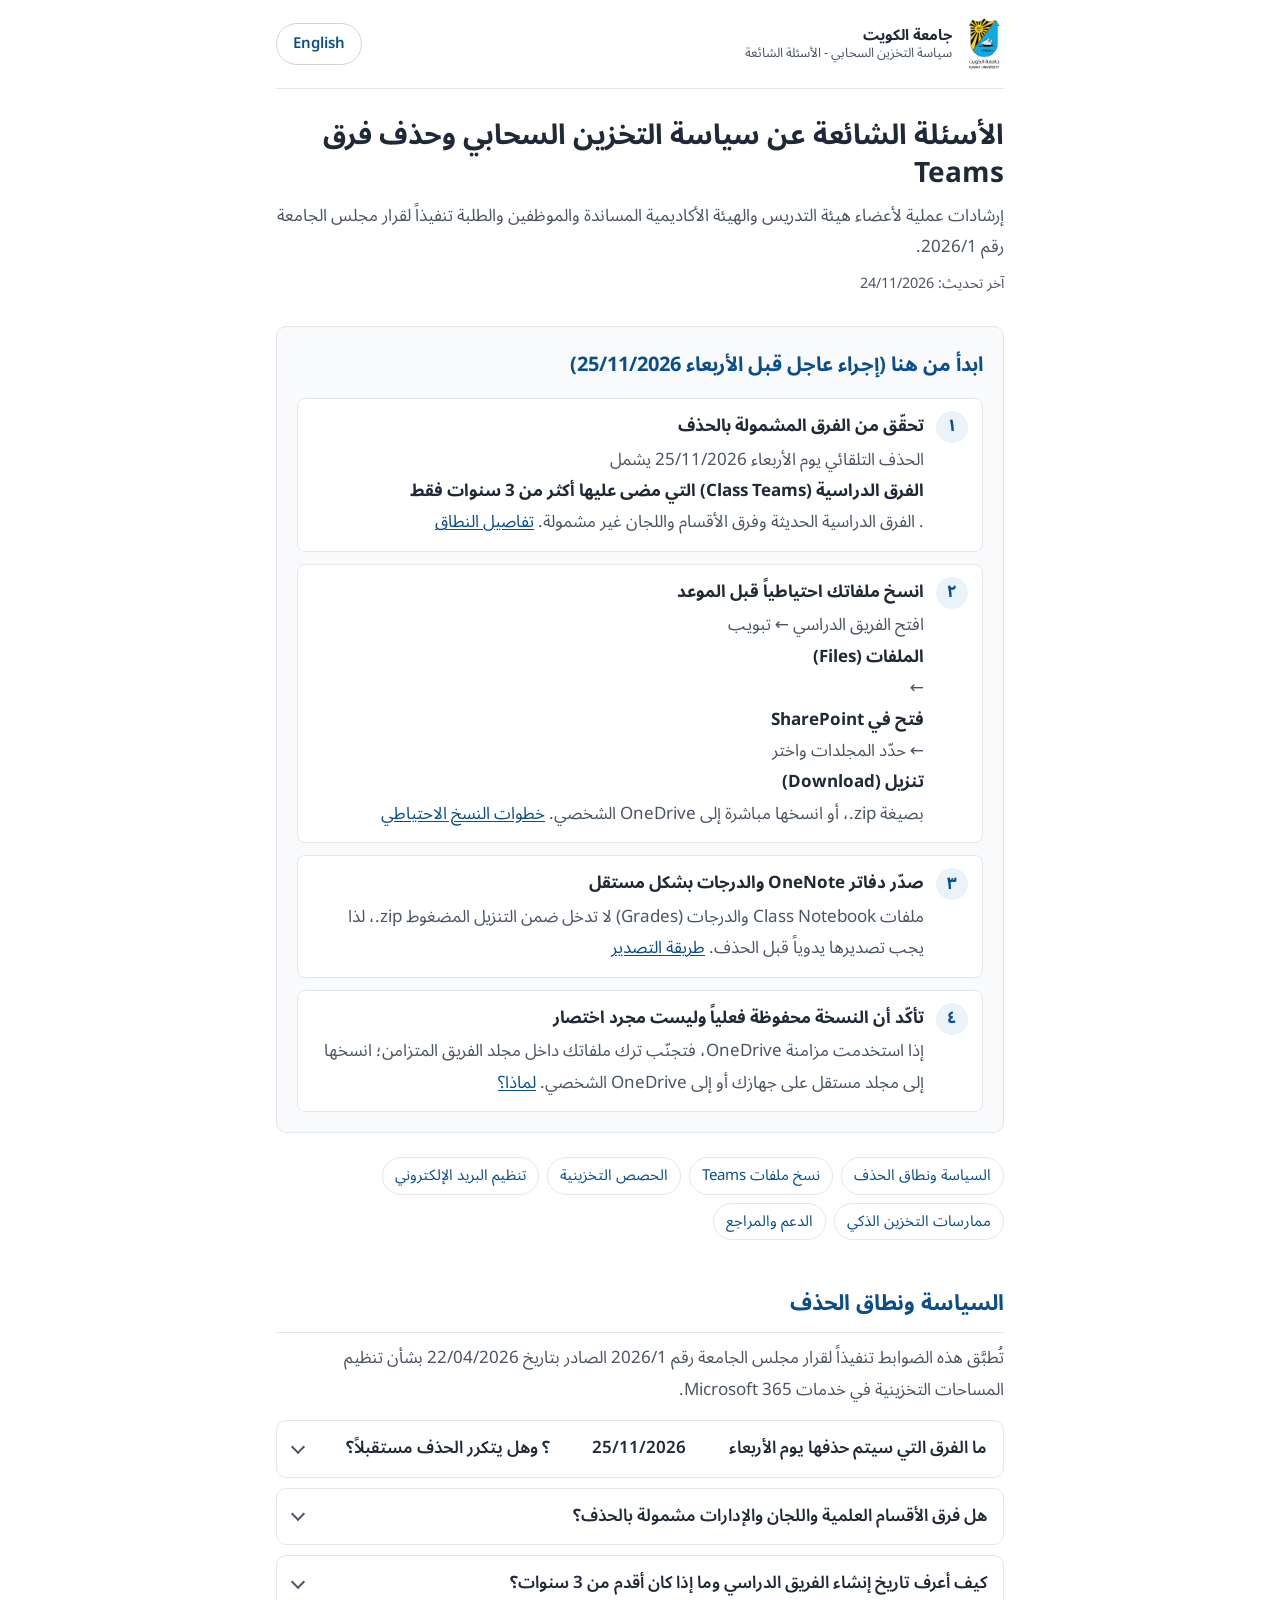
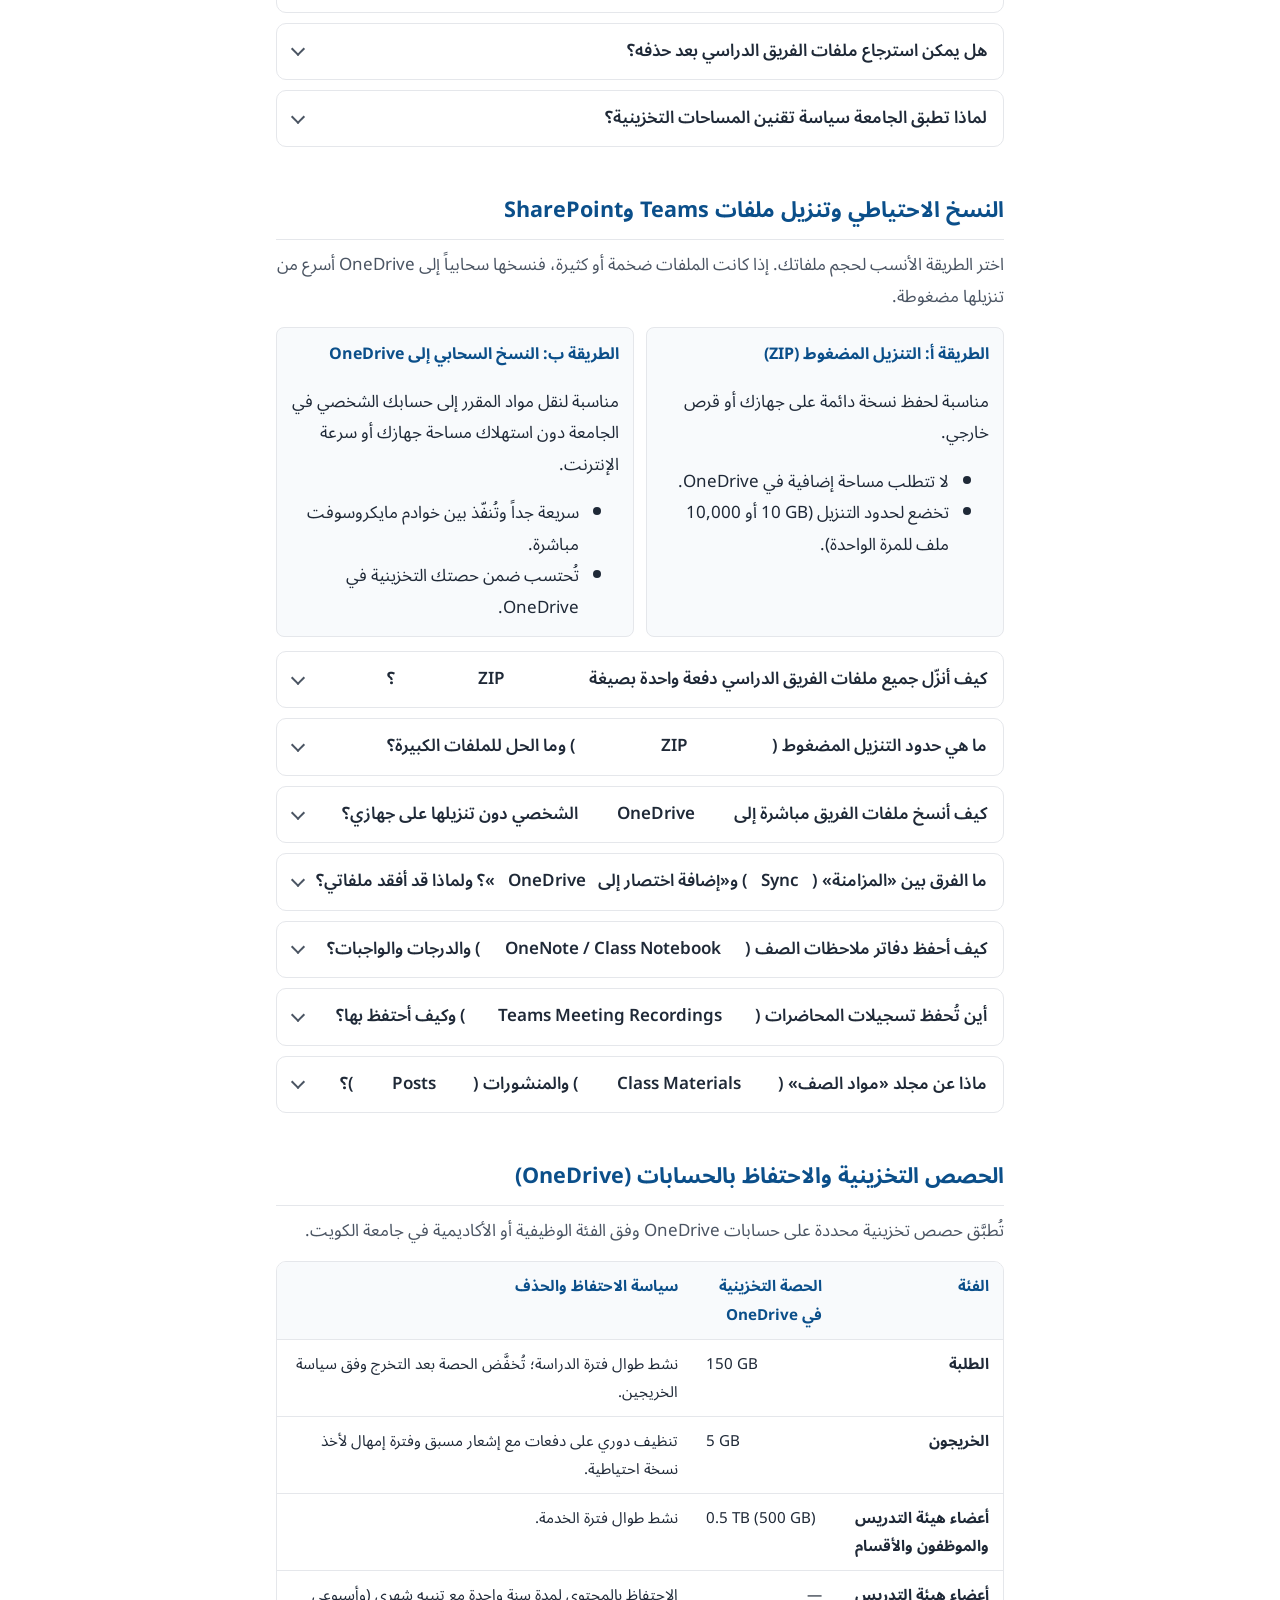
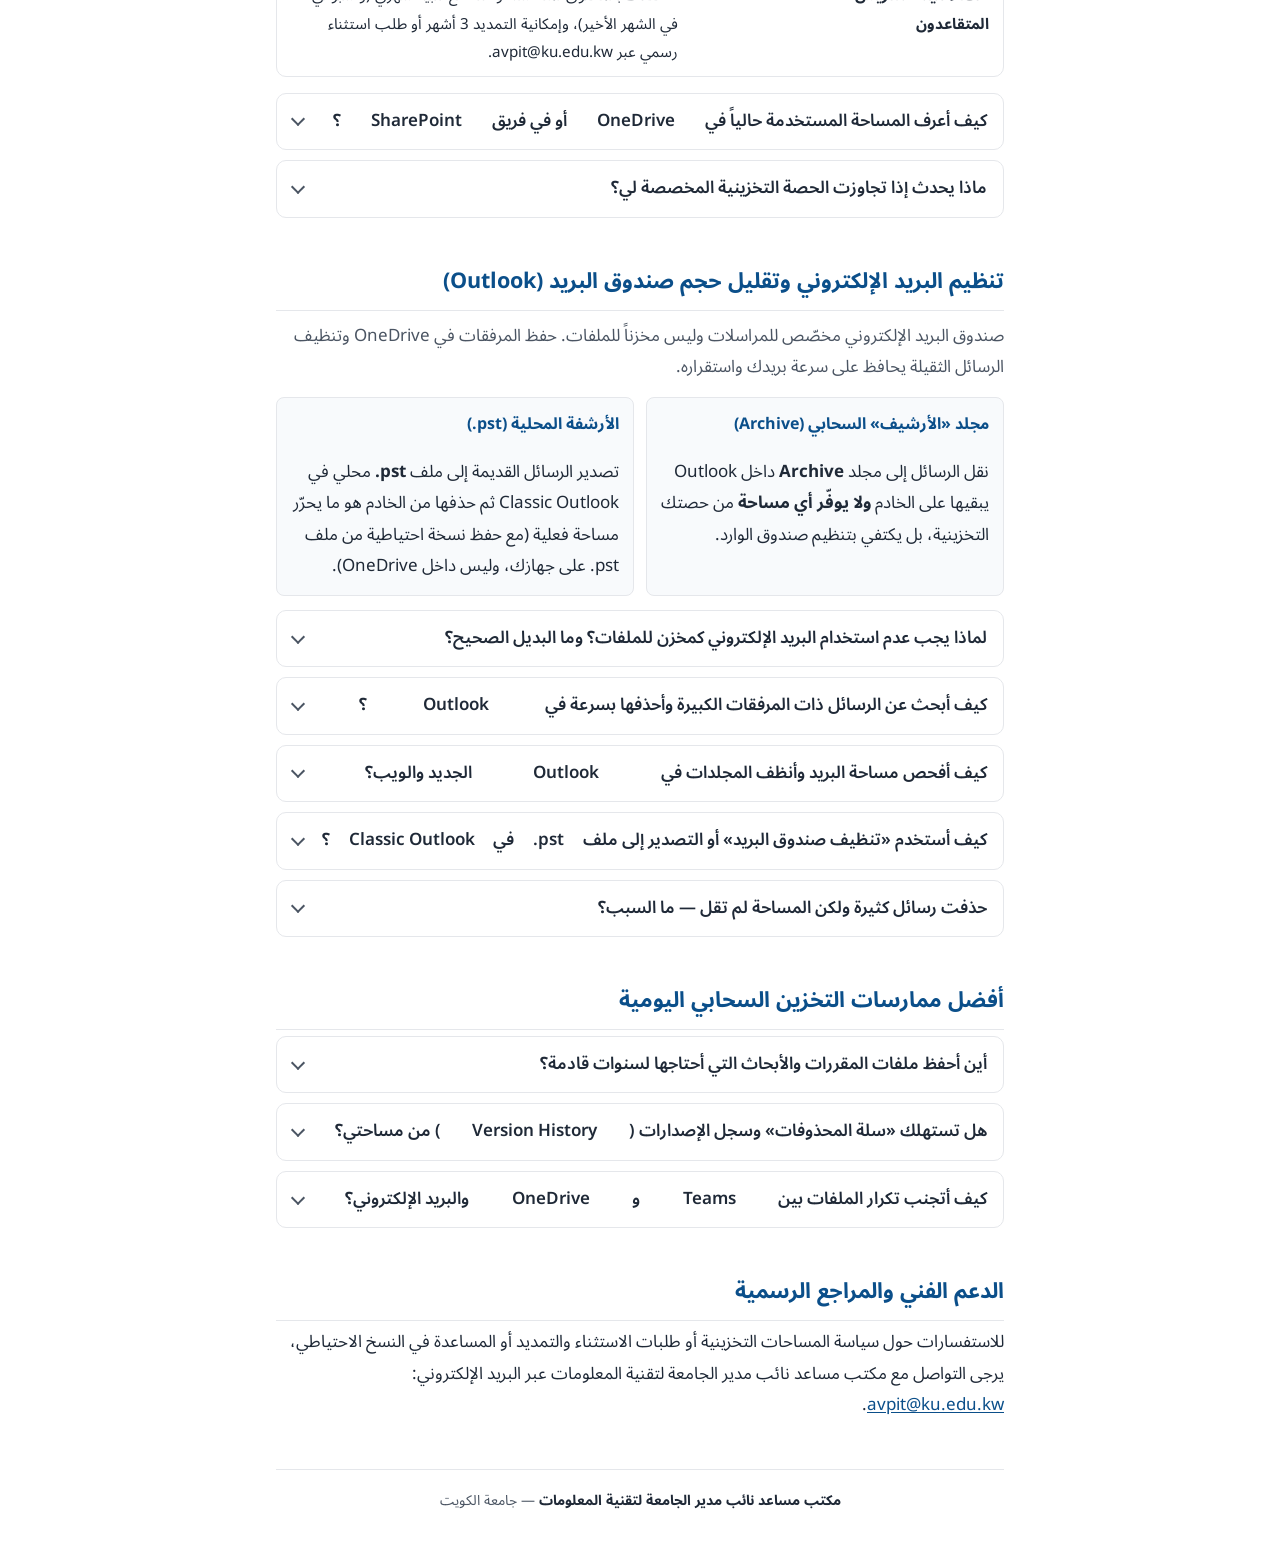
==== index.html @ 46ec8c76 "Initial bilingual M365 storage & Teams cleanup FAQ" ====
<!DOCTYPE html>
<html lang="ar" dir="rtl">
<head>
  <meta charset="utf-8">
  <meta name="viewport" content="width=device-width, initial-scale=1">
  <title>الأسئلة الشائعة عن سياسة التخزين وحذف فرق Teams - جامعة الكويت</title>
  <meta name="description" content="دليل مختصر لمنتسبي جامعة الكويت حول سياسة المساحات التخزينية (قرار مجلس الجامعة 2026/1)، وكيفية النسخ الاحتياطي لملفات Microsoft Teams وSharePoint، وتنظيم البريد الإلكتروني.">
  <meta name="color-scheme" content="light">
  <link rel="icon" href="assets/ku-logo.png">
  <link rel="alternate" hreflang="en" href="en/index.html">
  <link rel="stylesheet" href="assets/style.css">
</head>
<body>
<div class="wrap">

  <header class="topbar">
    <div class="brand">
      <img src="assets/ku-logo.png" alt="شعار جامعة الكويت">
      <div class="brand-text">جامعة الكويت<small>سياسة التخزين السحابي - الأسئلة الشائعة</small></div>
    </div>
    <a class="lang-toggle" href="en/index.html" hreflang="en" lang="en">English</a>
  </header>

  <div class="intro">
    <h1>الأسئلة الشائعة عن سياسة التخزين السحابي وحذف فرق <span dir="ltr">Teams</span></h1>
    <p>إرشادات عملية لأعضاء هيئة التدريس والهيئة الأكاديمية المساندة والموظفين والطلبة تنفيذاً لقرار مجلس الجامعة رقم <span dir="ltr">2026/1</span>.</p>
    <p class="meta">آخر تحديث: <span dir="ltr">24/11/2026</span></p>
  </div>

  <main>

  <section class="start" aria-labelledby="start-title">
    <h2 id="start-title">ابدأ من هنا (إجراء عاجل قبل الأربعاء <span dir="ltr">25/11/2026</span>)</h2>
    <ol class="steps">
      <li><div><strong>تحقّق من الفرق المشمولة بالحذف</strong>
        <p>الحذف التلقائي يوم الأربعاء <span dir="ltr">25/11/2026</span> يشمل <strong>الفرق الدراسية (<span dir="ltr">Class Teams</span>) التي مضى عليها أكثر من 3 سنوات فقط</strong>. الفرق الدراسية الحديثة وفرق الأقسام واللجان غير مشمولة. <a href="#policy">تفاصيل النطاق</a></p></div></li>
      <li><div><strong>انسخ ملفاتك احتياطياً قبل الموعد</strong>
        <p>افتح الفريق الدراسي &larr; تبويب <strong>الملفات (<span dir="ltr">Files</span>)</strong> &larr; <strong>فتح في <span dir="ltr">SharePoint</span></strong> &larr; حدّد المجلدات واختر <strong>تنزيل (<span dir="ltr">Download</span>)</strong> بصيغة <span dir="ltr">.zip</span>، أو انسخها مباشرة إلى <span dir="ltr">OneDrive</span> الشخصي. <a href="#teams-backup">خطوات النسخ الاحتياطي</a></p></div></li>
      <li><div><strong>صدّر دفاتر <span dir="ltr">OneNote</span> والدرجات بشكل مستقل</strong>
        <p>ملفات <span dir="ltr">Class Notebook</span> والدرجات (<span dir="ltr">Grades</span>) لا تدخل ضمن التنزيل المضغوط <span dir="ltr">.zip</span>، لذا يجب تصديرها يدوياً قبل الحذف. <a href="#onenote-grades">طريقة التصدير</a></p></div></li>
      <li><div><strong>تأكّد أن النسخة محفوظة فعلياً وليست مجرد اختصار</strong>
        <p>إذا استخدمت مزامنة <span dir="ltr">OneDrive</span>، فتجنّب ترك ملفاتك داخل مجلد الفريق المتزامن؛ انسخها إلى مجلد مستقل على جهازك أو إلى <span dir="ltr">OneDrive</span> الشخصي. <a href="#sync-trap">لماذا؟</a></p></div></li>
    </ol>
  </section>

  <nav class="toc" aria-label="الأقسام">
    <ul>
      <li><a href="#policy">السياسة ونطاق الحذف</a></li>
      <li><a href="#teams-backup">نسخ ملفات <span dir="ltr">Teams</span></a></li>
      <li><a href="#quotas">الحصص التخزينية</a></li>
      <li><a href="#email">تنظيم البريد الإلكتروني</a></li>
      <li><a href="#hygiene">ممارسات التخزين الذكي</a></li>
      <li><a href="#help">الدعم والمراجع</a></li>
    </ul>
  </nav>

  <section id="policy">
    <h2>السياسة ونطاق الحذف</h2>
    <p class="lead">تُطبَّق هذه الضوابط تنفيذاً لقرار مجلس الجامعة رقم <span dir="ltr">2026/1</span> الصادر بتاريخ <span dir="ltr">22/04/2026</span> بشأن تنظيم المساحات التخزينية في خدمات <span dir="ltr">Microsoft 365</span>.</p>

    <details>
      <summary>ما الفرق التي سيتم حذفها يوم الأربعاء <span dir="ltr">25/11/2026</span>؟ وهل يتكرر الحذف مستقبلاً؟</summary>
      <div class="answer">
        <p>يُطبَّق الحذف التلقائي على <strong>الفرق الدراسية (<span dir="ltr">Class Teams</span>) التي مضى على إنشائها أكثر من 3 سنوات</strong>، أي الفرق المنشأة باستخدام قالب المقررات الدراسية (<span dir="ltr">Education Class Template</span>).</p>
        <p>وبعد موجة الحذف الأولى يوم <span dir="ltr">25/11/2026</span>، سيستمر حذف الفرق الدراسية المتقادمة (أكثر من 3 سنوات) بصورة دورية مع نهاية كل فصل دراسي وفق السياسة المعتمدة.</p>
      </div>
    </details>

    <details>
      <summary>هل فرق الأقسام العلمية واللجان والإدارات مشمولة بالحذف؟</summary>
      <div class="answer">
        <p><strong>لا.</strong> الحذف التلقائي الحالي يقتصر على <strong>الفرق الدراسية (<span dir="ltr">Class Teams</span>)</strong> المتقادمة لأكثر من 3 سنوات، ولا يشمل فرق الأقسام العلمية أو اللجان أو فرق العمل الإدارية أو الفرق الدراسية الأحدث من 3 سنوات.</p>
      </div>
    </details>

    <details>
      <summary>كيف أعرف تاريخ إنشاء الفريق الدراسي وما إذا كان أقدم من 3 سنوات؟</summary>
      <div class="answer">
        <ol>
          <li>افتح الفريق في <span dir="ltr">Microsoft Teams</span>، ثم اضغط النقاط الثلاث (<span dir="ltr">&hellip;</span>) بجانب اسم الفريق واختر <strong>فتح في <span dir="ltr">SharePoint</span> (<span dir="ltr">Open in SharePoint</span>)</strong> من تبويب الملفات.</li>
          <li>أو راجع عنوان الفريق الدال على الفصل الدراسي (مثل <span dir="ltr">2022/2023</span> أو <span dir="ltr">2023-1</span> وما قبلها)، كما يمكنك مراجعة تاريخ أقدم المنشورات أو الملفات داخل القناة العامة (<span dir="ltr">General</span>).</li>
        </ol>
        <p class="note">إذا كان لديك أدنى شك في عمر فريق دراسي يحتوي على مواد مهمة، فبادر بأخذ نسخة احتياطية منه فوراً.</p>
      </div>
    </details>

    <details>
      <summary>هل يمكن استرجاع ملفات الفريق الدراسي بعد حذفه؟</summary>
      <div class="answer">
        <p class="note warn"><strong>تنبيه مهم:</strong> يُعد حذف الفرق الدراسية المتقادمة في <span dir="ltr">25/11/2026</span> <strong>نهائياً وغير قابل للاسترجاع</strong>؛ لذا يجب تنزيل أو نسخ جميع الملفات والمواد العلمية المهمة قبل موعد الحذف.</p>
      </div>
    </details>

    <details>
      <summary>لماذا تطبق الجامعة سياسة تقنين المساحات التخزينية؟</summary>
      <div class="answer">
        <p>تتشارك تطبيقات <span dir="ltr">Microsoft Teams</span> و<span dir="ltr">SharePoint</span> و<span dir="ltr">OneDrive</span> في وعاء تخزيني سحابي موحّد للجامعة (<span dir="ltr">M365 Tenant Storage Pool</span>). وبقاء آلاف الفرق الدراسية القديمة والحسابات غير النشطة يستهلك المساحة الإجمالية ويؤثر في استدامة الخدمة وكفاءتها لجميع المنتسبين.</p>
      </div>
    </details>
  </section>

  <section id="teams-backup">
    <h2>النسخ الاحتياطي وتنزيل ملفات <span dir="ltr">Teams</span> و<span dir="ltr">SharePoint</span></h2>
    <p class="lead">اختر الطريقة الأنسب لحجم ملفاتك. إذا كانت الملفات ضخمة أو كثيرة، فنسخها سحابياً إلى <span dir="ltr">OneDrive</span> أسرع من تنزيلها مضغوطة.</p>

    <div class="two-col">
      <div>
        <h3>الطريقة أ: التنزيل المضغوط (<span dir="ltr">ZIP</span>)</h3>
        <p>مناسبة لحفظ نسخة دائمة على جهازك أو قرص خارجي.</p>
        <ul>
          <li>لا تتطلب مساحة إضافية في <span dir="ltr">OneDrive</span>.</li>
          <li>تخضع لحدود التنزيل (<span dir="ltr">10 GB</span> أو <span dir="ltr">10,000</span> ملف للمرة الواحدة).</li>
        </ul>
      </div>
      <div>
        <h3>الطريقة ب: النسخ السحابي إلى <span dir="ltr">OneDrive</span></h3>
        <p>مناسبة لنقل مواد المقرر إلى حسابك الشخصي في الجامعة دون استهلاك مساحة جهازك أو سرعة الإنترنت.</p>
        <ul>
          <li>سريعة جداً وتُنفّذ بين خوادم مايكروسوفت مباشرة.</li>
          <li>تُحتسب ضمن حصتك التخزينية في <span dir="ltr">OneDrive</span>.</li>
        </ul>
      </div>
    </div>

    <details>
      <summary>كيف أنزّل جميع ملفات الفريق الدراسي دفعة واحدة بصيغة <span dir="ltr">ZIP</span>؟</summary>
      <div class="answer">
        <ol>
          <li>افتح الفريق الدراسي المطلوب في <span dir="ltr">Microsoft Teams</span>.</li>
          <li>انتقل إلى القناة العامة (<span dir="ltr">General</span>) أو أي قناة أخرى تحتوي على ملفات، واضغط تبويب <strong>الملفات (<span dir="ltr">Files</span>)</strong> أو <strong>المشتركة (<span dir="ltr">Shared</span>)</strong>.</li>
          <li>اضغط <strong>فتح في <span dir="ltr">SharePoint</span> (<span dir="ltr">Open in SharePoint</span>)</strong> من الشريط العلوي (يفضّل استخدام متصفح <span dir="ltr">Edge</span> أو <span dir="ltr">Chrome</span>).</li>
          <li>حدّد المجلدات والملفات المطلوبة (أو اضغط دائرة التحديد بجانب عمود <strong>الاسم <span dir="ltr">Name</span></strong> لتحديد الكل)، ثم اضغط <strong>تنزيل (<span dir="ltr">Download</span>)</strong>.</li>
          <li>سيقوم المتصفح بضغط الملفات وتنزيلها في ملف <span dir="ltr">.zip</span> واحد إلى مجلد التنزيلات في جهازك.</li>
        </ol>
        <p class="note">تذكّر تكرار الخطوة لأي <strong>قنوات خاصة أو إضافية</strong> داخل الفريق نفسه، وللمجلدات الفرعية إذا كان حجمها كبيراً.</p>
        <p class="src">المرجع الرسمي: <a href="https://support.microsoft.com/en-us/office/download-files-and-folders-from-onedrive-or-sharepoint-5c7397b7-19c7-4893-84fe-d02e6fa5df05" dir="ltr">Microsoft Support — Download files and folders from OneDrive or SharePoint</a></p>
      </div>
    </details>

    <details>
      <summary>ما هي حدود التنزيل المضغوط (<span dir="ltr">ZIP</span>) وما الحل للملفات الكبيرة؟</summary>
      <div class="answer">
        <ul>
          <li>الحد الأقصى لملف <span dir="ltr">.zip</span> الواحد عند تنزيل عدة ملفات أو مجلدات هو <strong><span dir="ltr">10 GB</span></strong> و<strong><span dir="ltr">10,000</span> ملف</strong> كحد أقصى في العملية الواحدة.</li>
          <li>الحد الأقصى للملف الفردي عند تنزيله بمفرده هو <span dir="ltr">250 GB</span>.</li>
        </ul>
        <p><strong>الحل إذا فشل التنزيل أو كان المجلد كبيراً:</strong> نزّل كل مجلد فرعي على حدة (خصوصاً مجلد تسجيلات المحاضرات <span dir="ltr">Recordings</span>)، أو استخدم ميزة <strong>النسخ إلى (<span dir="ltr">Copy to</span>)</strong> في <span dir="ltr">SharePoint</span> لنسخ المجلدات إلى <span dir="ltr">OneDrive</span> الشخصي.</p>
      </div>
    </details>

    <details>
      <summary>كيف أنسخ ملفات الفريق مباشرة إلى <span dir="ltr">OneDrive</span> الشخصي دون تنزيلها على جهازي؟</summary>
      <div class="answer">
        <ol>
          <li>من تبويب الملفات في الفريق، اضغط <strong>فتح في <span dir="ltr">SharePoint</span> (<span dir="ltr">Open in SharePoint</span>)</strong>.</li>
          <li>حدّد المجلدات أو الملفات التي تريد حفظها.</li>
          <li>من الشريط العلوي اضغط <strong>نسخ إلى (<span dir="ltr">Copy to</span>)</strong>.</li>
          <li>اختر <strong>ملفاتي (<span dir="ltr">My files</span>)</strong> لحفظها في <span dir="ltr">OneDrive</span> الشخصي (أو اختر فريقاً آخر حديثاً)، ثم أنشئ مجلداً مثل <span dir="ltr">Course-Archive</span> واضغط <strong>نسخ هنا (<span dir="ltr">Copy here</span>)</strong>.</li>
        </ol>
        <p class="note">تأكّد من اكتمال إشعار النسخ في أعلى يمين/يسار الصفحة ومن وجود الملفات فعلياً داخل <span dir="ltr">OneDrive</span> قبل إغلاق المتصفح.</p>
      </div>
    </details>

    <details id="sync-trap">
      <summary>ما الفرق بين «المزامنة» (<span dir="ltr">Sync</span>) و«إضافة اختصار إلى <span dir="ltr">OneDrive</span>»؟ ولماذا قد أفقد ملفاتي؟</summary>
      <div class="answer">
        <p class="note warn"><strong>تحذير بالغ الأهمية:</strong> الضغط على <strong><span dir="ltr">Sync</span></strong> أو <strong><span dir="ltr">Add shortcut to OneDrive</span></strong> لا ينسخ ملفاتك احتياطياً! الوضع الافتراضي (<span dir="ltr">Files On-Demand</span>) يُظهر رمز سحابة زرقاء (<span dir="ltr">&#9729;&#65039;</span>) وهي مجرد اختصارات على الإنترنت، وعند حذف الفريق الدراسي ستختفي هذه الملفات من جهازك أيضاً.</p>
        <ul>
          <li><strong>إضافة اختصار (<span dir="ltr">Add shortcut to OneDrive</span>):</strong> يضع رابطاً فقط داخل <span dir="ltr">OneDrive</span> نحو مكتبة الفريق الأصلية؛ إذا حُذف الفريق اختفى الاختصار ومحتواه.</li>
          <li><strong>المزامنة (<span dir="ltr">Sync</span>):</strong> تربط مجلداً على جهازك بمكتبة الفريق في السحابة. وحتى لو اخترت <strong>الاحتفاظ دائماً على هذا الجهاز (<span dir="ltr">Always keep on this device</span>)</strong>، فإن المجلد يظل مرتبطاً بالمكتبة الأصلية وقد يتأثر بحذفها.</li>
        </ul>
        <p><strong>القاعدة الذهبية:</strong> بعد تنزيل الملفات أو فتحها محلياً، <strong>انسخها</strong> إلى مجلد عادي منفصل على جهازك (مثل سطح المكتب أو قرص خارجي) غير مرتبط بمزامنة <span dir="ltr">SharePoint</span>، أو استخدم <strong><span dir="ltr">Copy to</span></strong> إلى مجلد جديد داخل <span dir="ltr">OneDrive</span> الشخصي.</p>
        <p class="src">المرجع الرسمي: <a href="https://support.microsoft.com/en-us/office/save-disk-space-with-onedrive-files-on-demand-for-windows-0e6860d3-d9f3-4971-b321-7092438fb38e" dir="ltr">Microsoft Support — Save disk space with OneDrive Files On-Demand</a></p>
      </div>
    </details>

    <details id="onenote-grades">
      <summary>كيف أحفظ دفاتر ملاحظات الصف (<span dir="ltr">OneNote / Class Notebook</span>) والدرجات والواجبات؟</summary>
      <div class="answer">
        <p>لا يشمل التنزيل المضغوط (<span dir="ltr">.zip</span>) دفاتر <span dir="ltr">OneNote</span> ولا جداول الدرجات والواجبات، بل يجب حفظها بالطريقة التالية:</p>
        <h3>1. تصدير دفتر <span dir="ltr">OneNote</span></h3>
        <ul>
          <li>افتح الدفتر في تطبيق <strong><span dir="ltr">OneNote</span> لسطح المكتب</strong> (النسخة الكلاسيكية على <span dir="ltr">Windows</span>)، ثم اختر <strong>ملف (<span dir="ltr">File</span>) &larr; تصدير (<span dir="ltr">Export</span>) &larr; دفتر الملاحظات (<span dir="ltr">Notebook</span>) &larr; حزمة <span dir="ltr">OneNote Package (.onepkg)</span></strong> أو <span dir="ltr">PDF</span>.</li>
          <li>أو افتح دفتر الملاحظات في <span dir="ltr">OneNote</span> وانسخ الأقسام (<span dir="ltr">Sections</span>) إلى دفتر ملاحظات جديد محفوظ في حسابك الشخصي على <span dir="ltr">OneDrive</span> عبر النقر بالزر الأيمن على القسم &larr; <strong>نقل أو نسخ (<span dir="ltr">Move or Copy</span>)</strong>.</li>
        </ul>
        <h3>2. تصدير الدرجات والواجبات (<span dir="ltr">Grades &amp; Assignments</span>)</h3>
        <ul>
          <li>افتح الفريق الدراسي &larr; تبويب <strong>الدرجات (<span dir="ltr">Grades</span>)</strong> &larr; اضغط <strong>تصدير إلى <span dir="ltr">Excel</span> (<span dir="ltr">Export to Excel</span>)</strong> لحفظ ملف <span dir="ltr">.csv</span> بالدرجات.</li>
          <li>إذا احتجت إلى ملفات تسليم الطلبة للواجبات، افتح مكتبة <span dir="ltr">SharePoint</span> للفريق وتحقّق من مجلد <strong><span dir="ltr">Student Work</span></strong> وقم بتنزيله.</li>
        </ul>
      </div>
    </details>

    <details>
      <summary>أين تُحفظ تسجيلات المحاضرات (<span dir="ltr">Teams Meeting Recordings</span>) وكيف أحتفظ بها؟</summary>
      <div class="answer">
        <ul>
          <li><strong>اجتماعات القنوات (<span dir="ltr">Channel Meetings</span>):</strong> تُحفظ تسجيلاتها داخل مجلد <strong><span dir="ltr">Recordings</span></strong> في تبويب ملفات القناة داخل الفريق الدراسي، وبذلك <strong>سيتم حذفها مع حذف الفريق</strong>. بادر بتنزيلها أو نسخها إلى <span dir="ltr">OneDrive</span> الشخصي.</li>
          <li><strong>الاجتماعات الفردية أو المجدولة من التقويم دون قناة:</strong> تُحفظ في مجلد <strong><span dir="ltr">Recordings</span></strong> داخل <span dir="ltr">OneDrive</span> الشخصي لمن ضغط زر بدء التسجيل، ولا تُحذف بحذف الفريق الدراسي (لكنها تستهلك من حصتك الشخصية).</li>
        </ul>
      </div>
    </details>

    <details>
      <summary>ماذا عن مجلد «مواد الصف» (<span dir="ltr">Class Materials</span>) والمنشورات (<span dir="ltr">Posts</span>)؟</summary>
      <div class="answer">
        <ul>
          <li>مجلد <strong><span dir="ltr">Class Materials</span></strong> موجود داخل مكتبة الملفات في <span dir="ltr">SharePoint</span> ويمكن تنزيله أو نسخه كباقي المجلدات.</li>
          <li>منشورات القنوات والمحادثات النصية (<span dir="ltr">Posts / Chat</span>) لا تدخل ضمن ملفات <span dir="ltr">SharePoint</span>؛ إذا كان هناك نص مهم، انسخه أو اطبع الصفحة بصيغة <span dir="ltr">PDF</span> من المتصفح قبل الحذف.</li>
        </ul>
      </div>
    </details>
  </section>

  <section id="quotas">
    <h2>الحصص التخزينية والاحتفاظ بالحسابات (<span dir="ltr">OneDrive</span>)</h2>
    <p class="lead">تُطبَّق حصص تخزينية محددة على حسابات <span dir="ltr">OneDrive</span> وفق الفئة الوظيفية أو الأكاديمية في جامعة الكويت.</p>

    <div class="table-wrap">
      <table>
        <thead>
          <tr>
            <th>الفئة</th>
            <th>الحصة التخزينية في <span dir="ltr">OneDrive</span></th>
            <th>سياسة الاحتفاظ والحذف</th>
          </tr>
        </thead>
        <tbody>
          <tr>
            <td><strong>الطلبة</strong></td>
            <td dir="ltr">150 GB</td>
            <td>نشط طوال فترة الدراسة؛ تُخفَّض الحصة بعد التخرج وفق سياسة الخريجين.</td>
          </tr>
          <tr>
            <td><strong>الخريجون</strong></td>
            <td dir="ltr">5 GB</td>
            <td>تنظيف دوري على دفعات مع إشعار مسبق وفترة إمهال لأخذ نسخة احتياطية.</td>
          </tr>
          <tr>
            <td><strong>أعضاء هيئة التدريس والموظفون والأقسام</strong></td>
            <td dir="ltr">0.5 TB (500 GB)</td>
            <td>نشط طوال فترة الخدمة.</td>
          </tr>
          <tr>
            <td><strong>أعضاء هيئة التدريس المتقاعدون</strong></td>
            <td>—</td>
            <td>الاحتفاظ بالمحتوى لمدة سنة واحدة مع تنبيه شهري (وأسبوعي في الشهر الأخير)، وإمكانية التمديد 3 أشهر أو طلب استثناء رسمي عبر <span dir="ltr">avpit@ku.edu.kw</span>.</td>
          </tr>
        </tbody>
      </table>
    </div>

    <details>
      <summary>كيف أعرف المساحة المستخدمة حالياً في <span dir="ltr">OneDrive</span> أو في فريق <span dir="ltr">SharePoint</span>؟</summary>
      <div class="answer">
        <ul>
          <li><strong>في <span dir="ltr">OneDrive</span>:</strong> افتح <span dir="ltr">OneDrive</span> عبر المتصفح &larr; أيقونة الترس <strong>الإعدادات (<span dir="ltr">Settings</span>)</strong> &larr; <strong>إعدادات <span dir="ltr">OneDrive</span> (<span dir="ltr">OneDrive settings</span>)</strong> &larr; <strong>مزيد من الإعدادات (<span dir="ltr">More settings</span>)</strong> &larr; <strong>مقاييس التخزين (<span dir="ltr">Storage Metrics</span>)</strong>.</li>
          <li><strong>في <span dir="ltr">SharePoint / Teams</span>:</strong> افتح موقع الفريق في <span dir="ltr">SharePoint</span> &larr; أيقونة الترس <strong>الإعدادات</strong> &larr; <strong>محتويات الموقع (<span dir="ltr">Site contents</span>)</strong> &larr; <strong>إعدادات الموقع (<span dir="ltr">Site settings</span>)</strong> &larr; <strong>مقاييس التخزين (<span dir="ltr">Storage Metrics</span>)</strong> لمعرفة أكثر المجلدات استهلاكاً للمساحة.</li>
        </ul>
      </div>
    </details>

    <details>
      <summary>ماذا يحدث إذا تجاوزت الحصة التخزينية المخصصة لي؟</summary>
      <div class="answer">
        <p>عند تجاوز الحد المسموح، قد يتحول حسابك في <span dir="ltr">OneDrive</span> إلى وضع <strong>القراءة فقط (<span dir="ltr">Read-only</span>)</strong>، ما يمنع رفع ملفات جديدة أو تعديل الملفات الحالية أو مزامنتها إلى أن تقوم بتفريغ مساحة عبر حذف الملفات غير الضرورية وإفراغ سلة المحذوفات.</p>
      </div>
    </details>
  </section>

  <section id="email">
    <h2>تنظيم البريد الإلكتروني وتقليل حجم صندوق البريد (<span dir="ltr">Outlook</span>)</h2>
    <p class="lead">صندوق البريد الإلكتروني مخصّص للمراسلات وليس مخزناً للملفات. حفظ المرفقات في <span dir="ltr">OneDrive</span> وتنظيف الرسائل الثقيلة يحافظ على سرعة بريدك واستقراره.</p>

    <div class="two-col">
      <div>
        <h3>مجلد «الأرشيف» السحابي (<span dir="ltr">Archive</span>)</h3>
        <p>نقل الرسائل إلى مجلد <strong><span dir="ltr">Archive</span></strong> داخل <span dir="ltr">Outlook</span> يبقيها على الخادم <strong>ولا يوفّر أي مساحة</strong> من حصتك التخزينية، بل يكتفي بتنظيم صندوق الوارد.</p>
      </div>
      <div>
        <h3>الأرشفة المحلية (<span dir="ltr">.pst</span>)</h3>
        <p>تصدير الرسائل القديمة إلى ملف <strong><span dir="ltr">.pst</span></strong> محلي في <span dir="ltr">Classic Outlook</span> ثم حذفها من الخادم هو ما يحرّر مساحة فعلية (مع حفظ نسخة احتياطية من ملف <span dir="ltr">.pst</span> على جهازك، وليس داخل <span dir="ltr">OneDrive</span>).</p>
      </div>
    </div>

    <details>
      <summary>لماذا يجب عدم استخدام البريد الإلكتروني كمخزن للملفات؟ وما البديل الصحيح؟</summary>
      <div class="answer">
        <ul>
          <li>إرسال الملفات كمرفقات يكرّر النسخة في صندوق المرسل وصناديق جميع المستلمين ويستهلك مساحة البريد بسرعة.</li>
          <li><strong>البديل الصحيح:</strong> احفظ الملفات والمرفقات المهمة في مجلد منظّم داخل <span dir="ltr">OneDrive</span> أو <span dir="ltr">SharePoint</span>، ثم شارك <strong>رابط الملف</strong> بدلاً من إرفاقه في البريد، واحذف الرسالة ذات المرفق الضخم بعد التأكد من حفظ الملف.</li>
        </ul>
      </div>
    </details>

    <details>
      <summary>كيف أبحث عن الرسائل ذات المرفقات الكبيرة وأحذفها بسرعة في <span dir="ltr">Outlook</span>؟</summary>
      <div class="answer">
        <ol>
          <li>في شريط البحث في <span dir="ltr">Outlook</span>، اكتب أحد أوامر البحث التالية ثم اضغط <span dir="ltr">Enter</span>:
            <ul>
              <li><code dir="ltr">messagesize:&gt;10mb</code> للعثور على الرسائل الأكبر من 10 ميجابايت.</li>
              <li><code dir="ltr">messagesize:&gt;5mb</code> للعثور على الرسائل الأكبر من 5 ميجابايت.</li>
              <li><code dir="ltr">hasattachments:yes</code> لعرض الرسائل التي تحتوي على مرفقات.</li>
            </ul>
          </li>
          <li>احفظ المرفقات التي لا تزال بحاجة إليها في <span dir="ltr">OneDrive</span> أو على جهازك.</li>
          <li>احذف الرسائل غير الضرورية، ولا تنسَ فحص مجلد <strong>العناصر المرسلة (<span dir="ltr">Sent Items</span>)</strong> لأنها كثيراً ما تحتوي على أكبر المرفقات.</li>
        </ol>
        <p class="src">المرجع الرسمي: <a href="https://support.microsoft.com/en-us/office/how-to-search-in-outlook-d824d1e9-a255-468c-8553-276589d5a164" dir="ltr">Microsoft Support — How to search in Outlook</a></p>
      </div>
    </details>

    <details>
      <summary>كيف أفحص مساحة البريد وأنظف المجلدات في <span dir="ltr">Outlook</span> الجديد والويب؟</summary>
      <div class="answer">
        <ol>
          <li>اضغط أيقونة الترس <strong>الإعدادات (<span dir="ltr">Settings</span>)</strong> في أعلى الشاشة.</li>
          <li>انتقل إلى <strong>الحسابات (<span dir="ltr">Accounts</span>) &larr; التخزين (<span dir="ltr">Storage</span>)</strong>.</li>
          <li>ستظهر لك المساحة المستخدمة لكل مجلد مع خيارات سريعة لتفريغ الرسائل القديمة أو الكبيرة (مثل رسائل قبل 3 أو 6 أو 12 شهراً).</li>
        </ol>
        <p class="src">المرجع الرسمي: <a href="https://support.microsoft.com/en-us/office/storage-limits-in-outlook-com-7ac99134-69e5-4619-ac0b-2d313bba5e9e" dir="ltr">Microsoft Support — Storage limits in Outlook</a></p>
      </div>
    </details>

    <details>
      <summary>كيف أستخدم «تنظيف صندوق البريد» أو التصدير إلى ملف <span dir="ltr">.pst</span> في <span dir="ltr">Classic Outlook</span>؟</summary>
      <div class="answer">
        <ul>
          <li><strong>تنظيف صندوق البريد:</strong> من قائمة <strong>ملف (<span dir="ltr">File</span>) &larr; أدوات (<span dir="ltr">Tools</span>) &larr; تنظيف صندوق البريد (<span dir="ltr">Mailbox Cleanup</span>)</strong> للبحث عن العناصر الكبيرة أو القديمة وحذفها.</li>
          <li><strong>إزالة المرفق مع إبقاء نص الرسالة:</strong> افتح الرسالة في نافذة مستقلة &larr; اضغط السهم بجانب المرفق &larr; <strong>إزالة المرفق (<span dir="ltr">Remove Attachment</span>)</strong> &larr; احفظ التغيير.</li>
          <li><strong>التصدير المحلي (<span dir="ltr">.pst</span>):</strong> من <strong>ملف (<span dir="ltr">File</span>) &larr; فتح وتصدير (<span dir="ltr">Open &amp; Export</span>) &larr; استيراد/تصدير (<span dir="ltr">Import/Export</span>) &larr; التصدير إلى ملف (<span dir="ltr">.pst</span>)</strong>، مع مراعاة عدم وضع ملفات <span dir="ltr">.pst</span> داخل مجلدات <span dir="ltr">OneDrive</span>.</li>
        </ul>
        <p class="note">تخضع إمكانية حفظ ملفات <span dir="ltr">.pst</span> محلياً لصلاحيات الجهاز وسياسات الأمان المعتمدة في أجهزة الجامعة.</p>
      </div>
    </details>

    <details>
      <summary>حذفت رسائل كثيرة ولكن المساحة لم تقل — ما السبب؟</summary>
      <div class="answer">
        <p>الرسائل المحذوفة تظل تستهلك من حصتك حتى تُفرَّغ نهائياً من موضعين:</p>
        <ol>
          <li>انقر بالزر الأيمن على مجلد <strong>العناصر المحذوفة (<span dir="ltr">Deleted Items</span>)</strong> واختر <strong>إفراغ المجلد (<span dir="ltr">Empty Folder</span>)</strong>.</li>
          <li>افتح خيار <strong>استرداد العناصر المحذوفة من هذا المجلد (<span dir="ltr">Recover items deleted from this folder</span>)</strong> من أعلى مجلد المحذوفات، وحدّد العناصر واختر <strong>مسح العناصر المحددة نهائياً (<span dir="ltr">Purge Selected Items</span>)</strong>.</li>
        </ol>
      </div>
    </details>
  </section>

  <section id="hygiene">
    <h2>أفضل ممارسات التخزين السحابي اليومية</h2>

    <details>
      <summary>أين أحفظ ملفات المقررات والأبحاث التي أحتاجها لسنوات قادمة؟</summary>
      <div class="answer">
        <p>احتفظ بالنسخ المرجعية لمحاضراتك وأبحاثك في <strong><span dir="ltr">OneDrive</span> الشخصي</strong> أو في <strong>فريق القسم العلمي (<span dir="ltr">SharePoint</span>)</strong>، وانسخ فقط ما يحتاجه الفصل الحالي إلى الفريق الدراسي الخاص بالفصل. بهذه الطريقة لن تتأثر موادك الأساسية عند حذف الفرق الدراسية المتقادمة بعد 3 سنوات.</p>
      </div>
    </details>

    <details>
      <summary>هل تستهلك «سلة المحذوفات» وسجل الإصدارات (<span dir="ltr">Version History</span>) من مساحتي؟</summary>
      <div class="answer">
        <ul>
          <li><strong>نعم.</strong> الملفات المحذوفة في <span dir="ltr">OneDrive</span> أو <span dir="ltr">SharePoint</span> تبقى في <strong>سلة المحذوفات (<span dir="ltr">Recycle Bin</span>)</strong> (وسلة المرحلة الثانية) وتستمر في استهلاك المساحة حتى تُفرَّغ يدوياً أو تنتهي مدة احتفاظها.</li>
          <li><strong>سجل الإصدارات (<span dir="ltr">Version History</span>):</strong> عند تعديل ملفات ضخمة (مثل العروض التقديمية أو الفيديو) مرات متكررة، يحتفظ <span dir="ltr">SharePoint / OneDrive</span> بنسخ سابقة لكل تعديل، ما قد يضاعف الحجم الفعلي للملف. يمكنك النقر بالزر الأيمن على الملف &larr; <strong>سجل الإصدارات (<span dir="ltr">Version History</span>)</strong> وحذف الإصدارات القديمة غير اللازمة.</li>
        </ul>
        <p class="src">المرجع الرسمي: <a href="https://support.microsoft.com/en-us/office/restore-deleted-files-or-folders-in-onedrive-949ada80-0026-4db3-a953-c99083e6a84f" dir="ltr">Microsoft Support — Manage Recycle Bin in OneDrive</a></p>
      </div>
    </details>

    <details>
      <summary>كيف أتجنب تكرار الملفات بين <span dir="ltr">Teams</span> و<span dir="ltr">OneDrive</span> والبريد الإلكتروني؟</summary>
      <div class="answer">
        <ul>
          <li>اعتمد <strong>مصدر حقيقة واحد (<span dir="ltr">Single Source of Truth</span>)</strong> لكل ملف بدلاً من حفظ نسخة في جهازك ونسخة في البريد ونسخة في <span dir="ltr">Teams</span>.</li>
          <li>عند إرسال ملف لزملائك أو طلبتك، ارفعه مرة واحدة في <span dir="ltr">OneDrive</span> أو <span dir="ltr">SharePoint</span> وشارك الرابط بصلاحيات مناسبة بدلاً من إرسال المرفق.</li>
          <li>احذف مسودات الفيديو والتسجيلات التجريبية الكبيرة فور انتهاء الحاجة إليها.</li>
        </ul>
      </div>
    </details>
  </section>

  <section id="help">
    <h2>الدعم الفني والمراجع الرسمية</h2>
    <div class="body">
      <p>للاستفسارات حول سياسة المساحات التخزينية أو طلبات الاستثناء والتمديد أو المساعدة في النسخ الاحتياطي، يرجى التواصل مع مكتب مساعد نائب مدير الجامعة لتقنية المعلومات عبر البريد الإلكتروني: <a href="mailto:avpit@ku.edu.kw" dir="ltr">avpit@ku.edu.kw</a>.</p>
    </div>
  </section>

  </main>

  <footer>
    <strong>مكتب مساعد نائب مدير الجامعة لتقنية المعلومات</strong> — جامعة الكويت
  </footer>

</div>
</body>
</html>
---- assets/style.css ----
/* Microsoft 365 Storage & Teams Cleanup FAQs at Kuwait University
   Calm, light design: white page, dark-grey text, one KU-blue accent.
   One stylesheet for both RTL (ar) and LTR (en) via CSS logical properties. */

@import url("https://fonts.googleapis.com/css2?family=Noto+Sans+Arabic:wght@400;600;700&family=Noto+Sans:wght@400;600;700&display=swap");

:root {
  --bg: #ffffff;
  --surface: #f8fafc;      /* very light grey card fill */
  --text: #1f2937;         /* body text, 14.7:1 on white */
  --muted: #4b5563;        /* secondary text, 7.6:1 on white */
  --accent: #0b4f8a;       /* KU blue: links + headings, 8.6:1 on white */
  --accent-soft: #eaf2fa;  /* accent tint for number badges */
  --warn-bg: #fffbeb;      /* soft amber warning surface */
  --warn-border: #d97706;  /* amber warning accent */
  --border: #e5e7eb;
  --border-strong: #d1d5db;
  --radius: 10px;
  color-scheme: light;
}

* { box-sizing: border-box; }
html, body { margin: 0; padding: 0; }
html { scroll-behavior: smooth; }

body {
  background: var(--bg);
  color: var(--text);
  font-family: "Noto Sans", -apple-system, BlinkMacSystemFont, "Segoe UI", system-ui, sans-serif;
  font-size: 17px;
  line-height: 1.7;
  -webkit-font-smoothing: antialiased;
}
html[lang="ar"] body {
  font-family: "Noto Sans Arabic", "Noto Sans", Tahoma, "Segoe UI", system-ui, sans-serif;
  line-height: 1.85;
}

a { color: var(--accent); text-underline-offset: 2px; overflow-wrap: anywhere; }
a:hover { text-decoration-thickness: 2px; }
a:focus-visible, summary:focus-visible { outline: 2px solid var(--accent); outline-offset: 2px; border-radius: 6px; }
.ltr, code[dir="ltr"] { direction: ltr; unicode-bidi: isolate; }
code {
  font-family: ui-monospace, SFMono-Regular, Menlo, Consolas, monospace;
  font-size: 0.9em;
  background: var(--surface);
  border: 1px solid var(--border);
  border-radius: 5px;
  padding: 1px 6px;
}

.wrap { max-width: 760px; margin: 0 auto; padding-inline: 16px; }

/* Header */
.topbar {
  display: flex; align-items: center; justify-content: space-between;
  gap: 12px; padding-block: 16px;
  border-bottom: 1px solid var(--border);
}
.brand { display: flex; align-items: center; gap: 12px; min-width: 0; }
.brand img { width: 40px; height: 56px; object-fit: contain; flex: none; }
.brand-text { font-weight: 700; font-size: 15px; line-height: 1.35; color: var(--text); }
.brand-text small { display: block; color: var(--muted); font-weight: 400; font-size: 13px; }

.lang-toggle {
  flex: none;
  border: 1px solid var(--border-strong); border-radius: 999px;
  padding: 6px 16px; font-weight: 600; font-size: 15px;
  color: var(--accent); text-decoration: none; background: var(--bg);
}
.lang-toggle:hover { background: var(--accent-soft); }

/* Intro */
.intro { padding-block: 28px 8px; }
.intro h1 { margin: 0 0 8px; font-size: 1.75rem; line-height: 1.35; color: var(--text); }
.intro p { margin: 0; color: var(--muted); }
.intro .meta { margin-top: 8px; font-size: 0.9rem; color: var(--muted); }

/* Start here */
.start {
  margin-top: 20px;
  border: 1px solid var(--border); border-radius: var(--radius);
  background: var(--surface); padding: 20px;
}
.start h2 { margin: 0 0 14px; font-size: 1.25rem; color: var(--accent); border: 0; padding: 0; }
.steps { list-style: none; margin: 0; padding: 0; display: grid; gap: 12px; counter-reset: step; }
.steps > li {
  counter-increment: step;
  display: grid; grid-template-columns: 32px 1fr; gap: 12px; align-items: start;
  background: var(--bg); border: 1px solid var(--border); border-radius: 8px; padding: 12px 14px;
}
.steps > li::before {
  content: counter(step);
  display: grid; place-items: center;
  width: 32px; height: 32px; border-radius: 50%;
  background: var(--accent-soft); color: var(--accent); font-weight: 700;
}
html[lang="ar"] .steps > li::before { content: counter(step, arabic-indic); }
.steps strong { display: block; color: var(--text); }
.steps p { margin: 2px 0 0; color: var(--muted); }

/* Jump links */
.toc { margin: 24px 0 0; }
.toc ul { display: flex; flex-wrap: wrap; gap: 8px; margin: 0; padding: 0; list-style: none; }
.toc a {
  display: inline-block; padding: 4px 12px; border-radius: 999px;
  border: 1px solid var(--border); color: var(--accent); text-decoration: none; font-size: 15px;
}
.toc a:hover { background: var(--accent-soft); }

/* Sections */
section { margin-top: 44px; scroll-margin-top: 16px; }
section > h2 {
  font-size: 1.35rem; margin: 0 0 6px; color: var(--accent);
  padding-bottom: 8px; border-bottom: 1px solid var(--border);
}
section > p.lead { color: var(--muted); margin: 10px 0 14px; }
h3.group { font-size: 1.05rem; margin: 24px 0 8px; color: var(--text); }

/* Accordions */
details {
  border: 1px solid var(--border); border-radius: var(--radius);
  margin-bottom: 10px; background: var(--bg);
}
details[open] { border-color: var(--border-strong); }
summary {
  cursor: pointer; list-style: none;
  padding: 12px 16px; font-weight: 600; color: var(--text);
  display: flex; justify-content: space-between; align-items: center; gap: 12px;
}
summary:hover { background: var(--surface); border-radius: var(--radius); }
summary::-webkit-details-marker { display: none; }
summary::after {
  content: ""; flex: none;
  width: 8px; height: 8px;
  border-right: 2px solid var(--muted);
  border-bottom: 2px solid var(--muted);
  margin-top: -4px;
  transform: rotate(45deg); transition: transform 0.15s;
}
details[open] > summary::after { transform: rotate(-135deg); margin-top: 4px; }

.answer { padding: 0 16px 14px; }
.answer p, section > .body p { margin: 0 0 10px; }
.answer ul, .answer ol, .body ol { margin: 0 0 10px; padding-inline-start: 24px; }
.answer li, .body li { margin-bottom: 6px; }
.answer h3 { font-size: 1rem; margin: 12px 0 4px; }
.src { font-size: 0.92rem; color: var(--muted); }

.note {
  background: var(--surface); border: 1px solid var(--border);
  border-inline-start: 3px solid var(--accent);
  border-radius: 8px; padding: 10px 14px; margin: 8px 0 12px;
}
.note.warn {
  background: var(--warn-bg);
  border-inline-start-color: var(--warn-border);
}

.two-col { display: grid; grid-template-columns: 1fr 1fr; gap: 12px; margin: 10px 0 14px; }
.two-col > div {
  background: var(--surface); border: 1px solid var(--border);
  border-radius: 8px; padding: 12px 14px;
}
.two-col h3 { margin: 0 0 6px; font-size: 1rem; color: var(--accent); }
.two-col p:last-child, .two-col ul:last-child { margin-bottom: 0; }

/* Responsive tables */
.table-wrap {
  overflow-x: auto;
  margin: 12px 0 16px;
  border: 1px solid var(--border);
  border-radius: var(--radius);
}
table {
  width: 100%;
  border-collapse: collapse;
  font-size: 0.95rem;
  text-align: start;
}
th, td {
  padding: 10px 14px;
  border-bottom: 1px solid var(--border);
  vertical-align: top;
  text-align: start;
}
thead th {
  background: var(--surface);
  color: var(--accent);
  font-weight: 700;
}
tbody tr:last-child td { border-bottom: 0; }

@media (max-width: 600px) {
  body { font-size: 16px; }
  .two-col { grid-template-columns: 1fr; }
  .intro h1 { font-size: 1.45rem; }
  .start { padding: 16px; }
}

@media print {
  .lang-toggle, .toc { display: none; }
  details { break-inside: avoid; }
}

footer {
  margin-top: 48px; padding: 18px 0 28px;
  border-top: 1px solid var(--border);
  color: var(--muted); font-size: 14px; text-align: center;
}
footer strong { color: var(--text); }
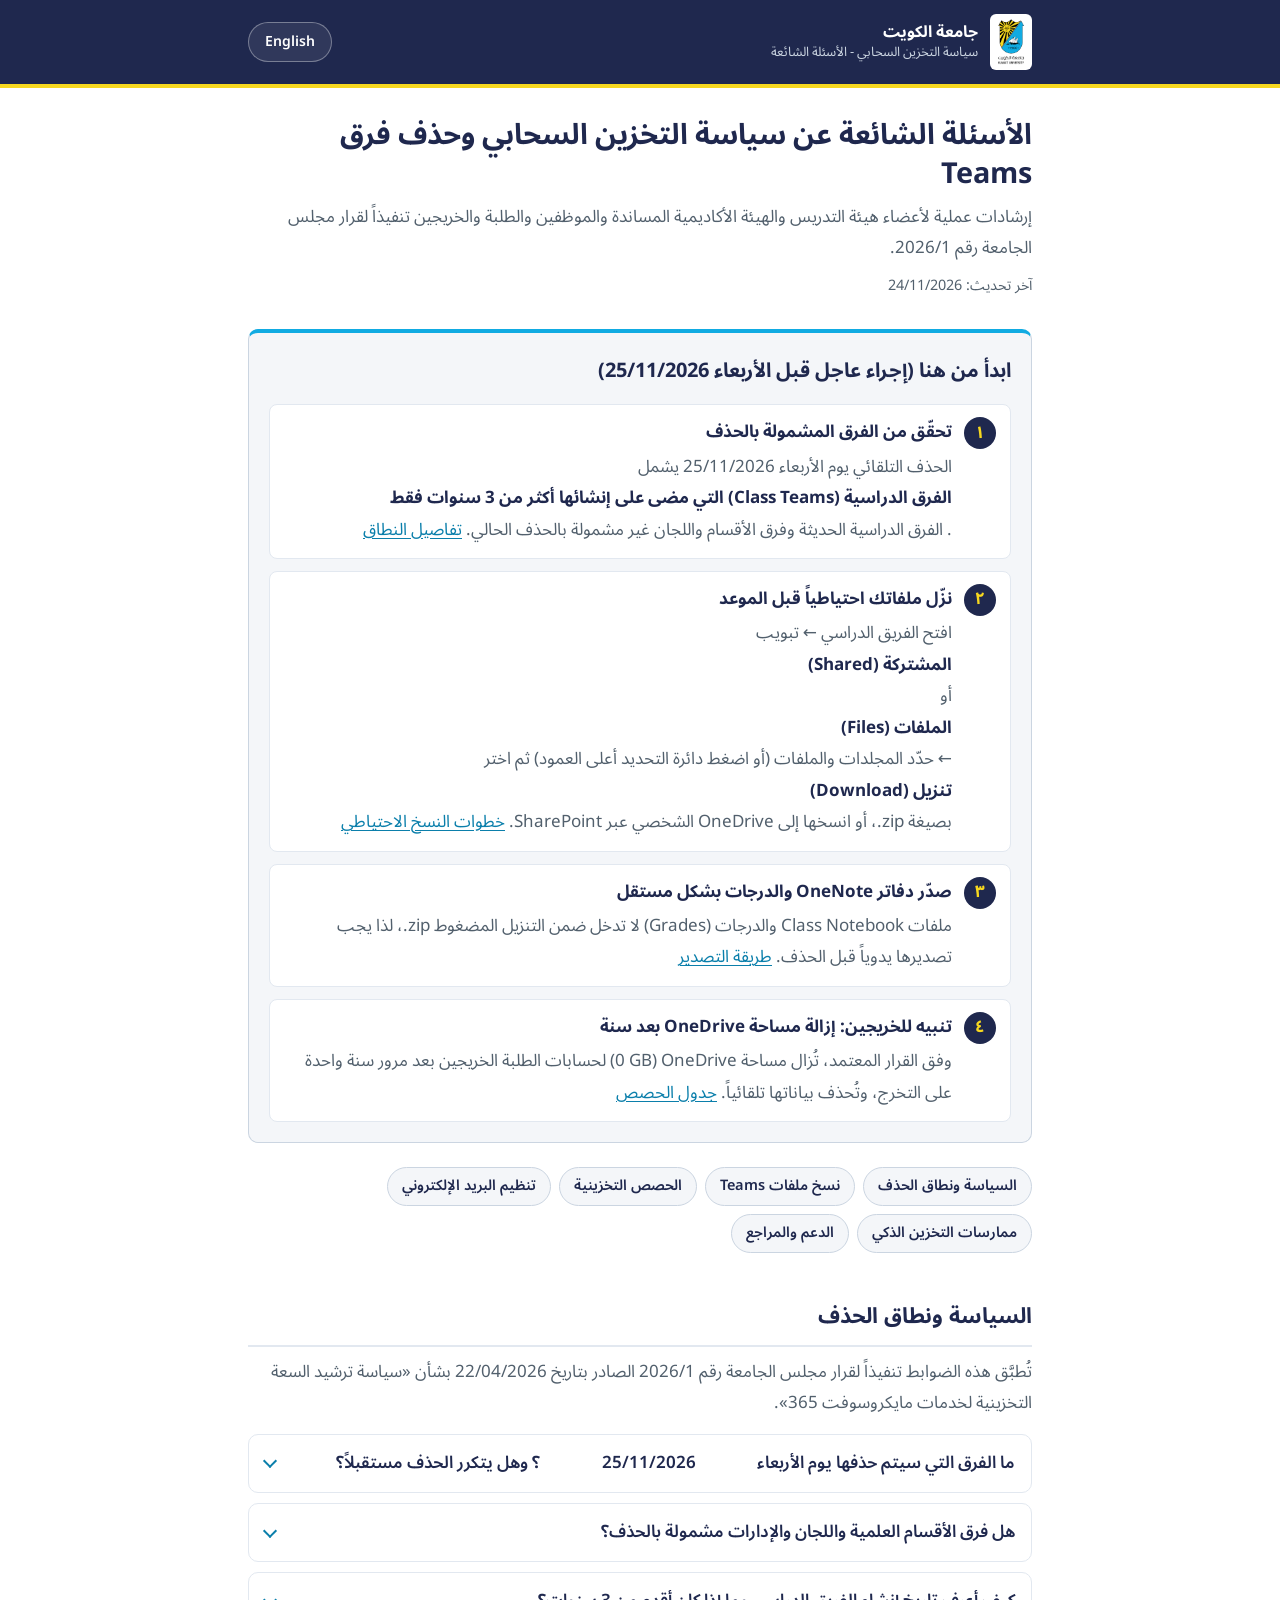
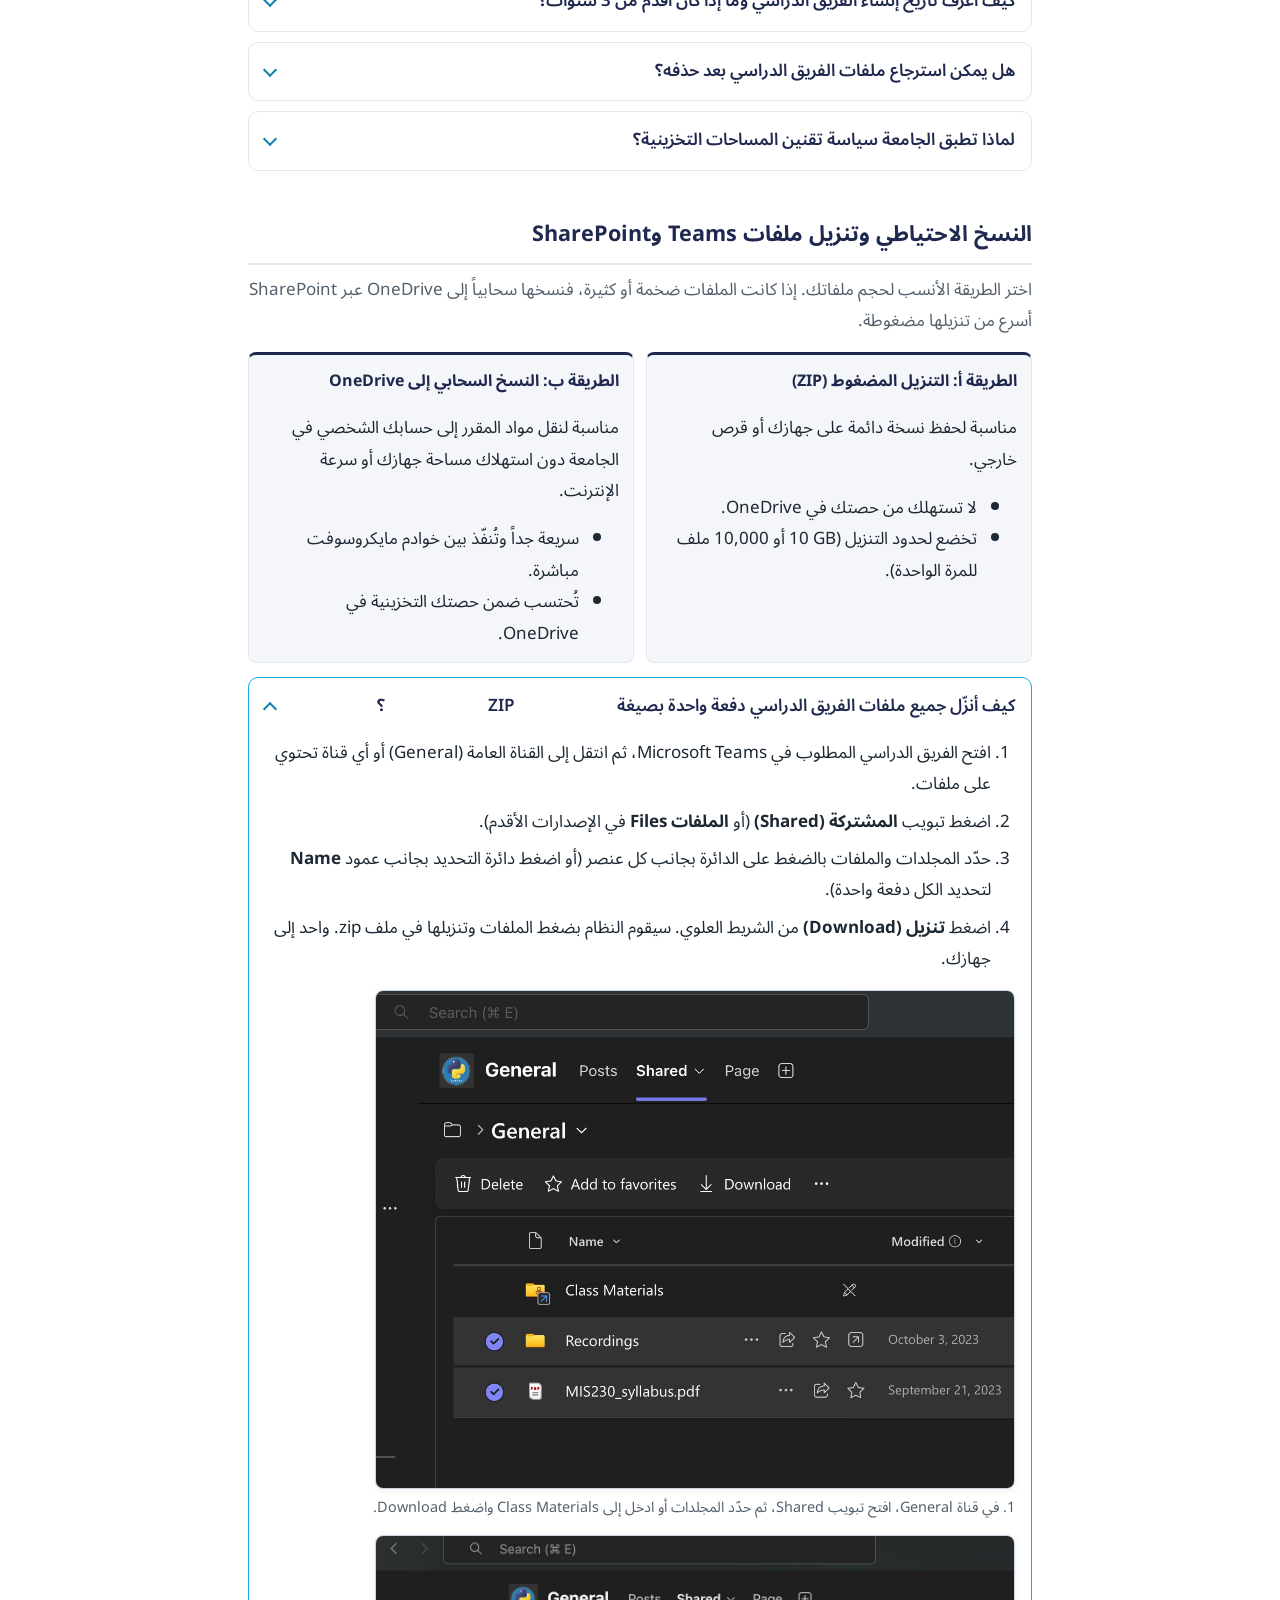
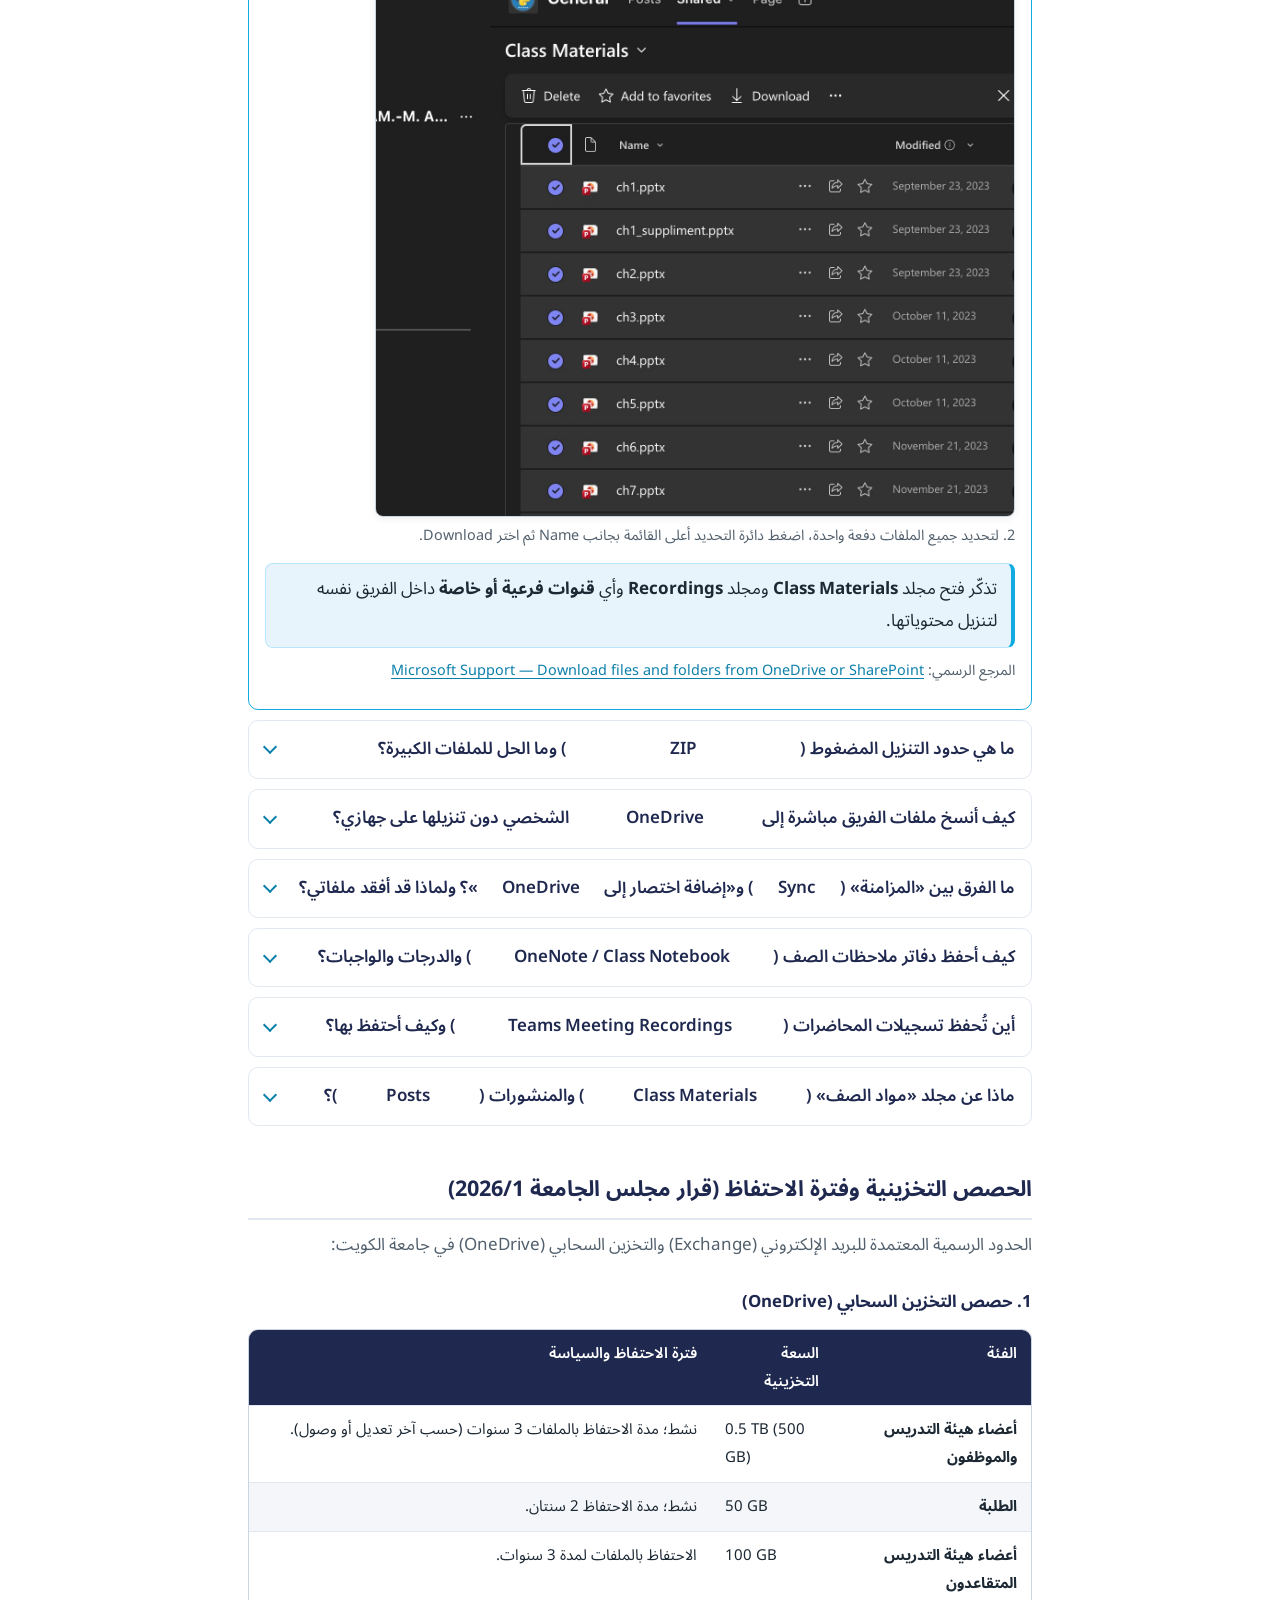
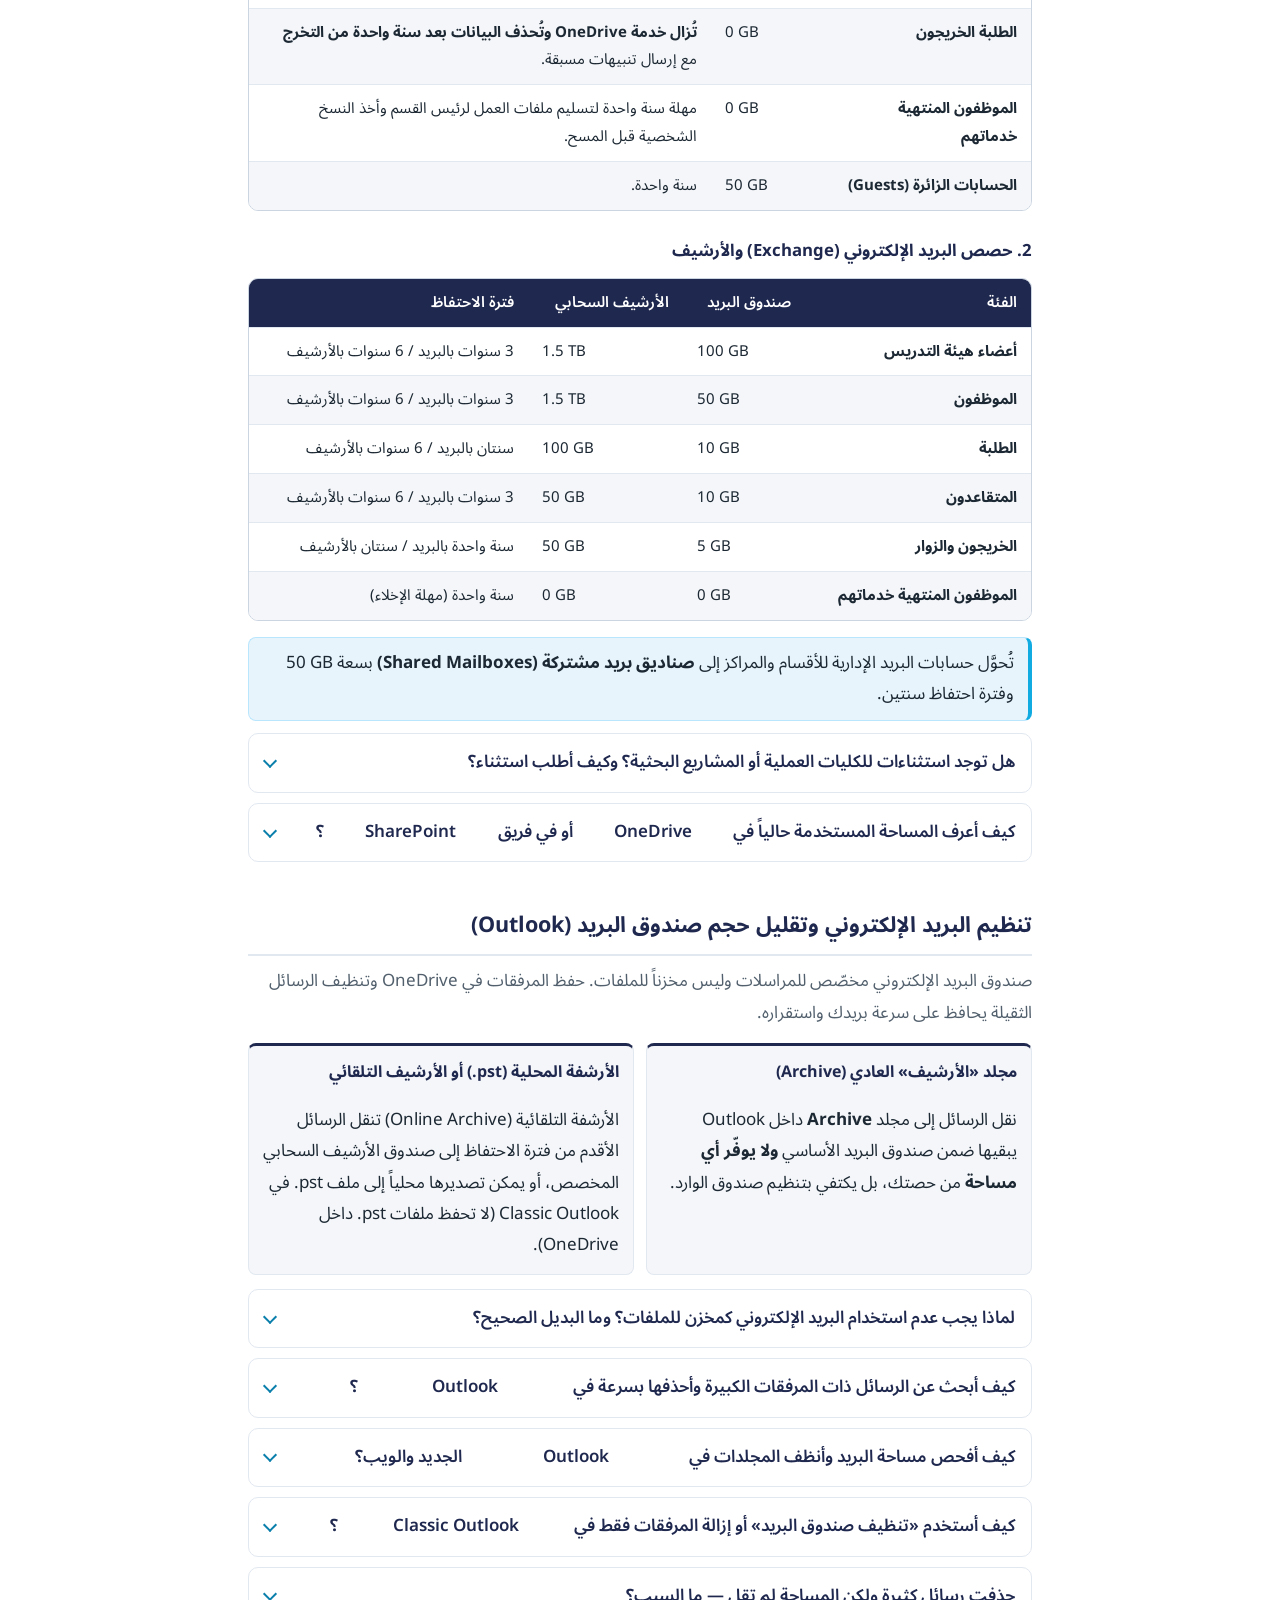
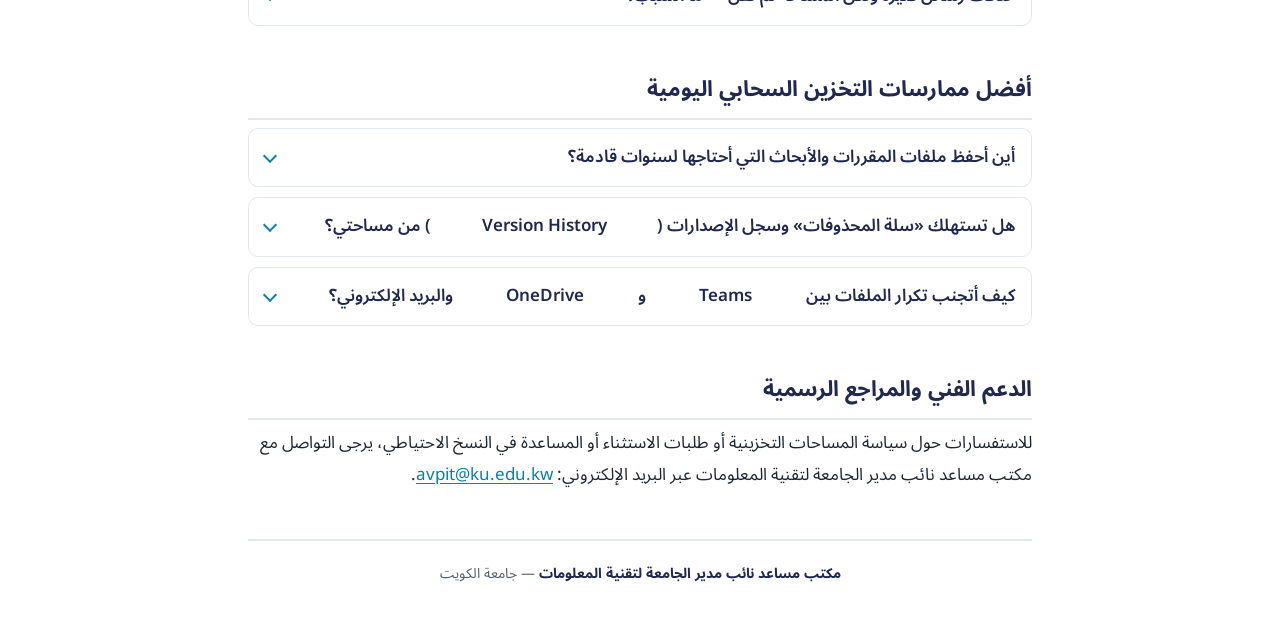
==== commit 7b8230dc: "Apply KU color theme, Teams screenshots, Decision 1/2026 quotas, and MS links" ====
--- a/index.html
+++ b/index.html
@@ -4,26 +4,30 @@
   <meta charset="utf-8">
   <meta name="viewport" content="width=device-width, initial-scale=1">
   <title>الأسئلة الشائعة عن سياسة التخزين وحذف فرق Teams - جامعة الكويت</title>
-  <meta name="description" content="دليل مختصر لمنتسبي جامعة الكويت حول سياسة المساحات التخزينية (قرار مجلس الجامعة 2026/1)، وكيفية النسخ الاحتياطي لملفات Microsoft Teams وSharePoint، وتنظيم البريد الإلكتروني.">
+  <meta name="description" content="دليل مختصر لمنتسبي جامعة الكويت حول سياسة ترشيد السعة التخزينية لخدمات Microsoft 365 (قرار مجلس الجامعة 2026/1)، وكيفية النسخ الاحتياطي لملفات Microsoft Teams وSharePoint، وتنظيم البريد الإلكتروني.">
   <meta name="color-scheme" content="light">
   <link rel="icon" href="assets/ku-logo.png">
   <link rel="alternate" hreflang="en" href="en/index.html">
   <link rel="stylesheet" href="assets/style.css">
 </head>
 <body>
+
+<div class="topbar-wrap">
+  <div class="wrap">
+    <header class="topbar">
+      <div class="brand">
+        <img src="assets/ku-logo.png" alt="شعار جامعة الكويت">
+        <div class="brand-text">جامعة الكويت<small>سياسة التخزين السحابي - الأسئلة الشائعة</small></div>
+      </div>
+      <a class="lang-toggle" href="en/index.html" hreflang="en" lang="en">English</a>
+    </header>
+  </div>
+</div>
+
 <div class="wrap">
-
-  <header class="topbar">
-    <div class="brand">
-      <img src="assets/ku-logo.png" alt="شعار جامعة الكويت">
-      <div class="brand-text">جامعة الكويت<small>سياسة التخزين السحابي - الأسئلة الشائعة</small></div>
-    </div>
-    <a class="lang-toggle" href="en/index.html" hreflang="en" lang="en">English</a>
-  </header>
-
   <div class="intro">
     <h1>الأسئلة الشائعة عن سياسة التخزين السحابي وحذف فرق <span dir="ltr">Teams</span></h1>
-    <p>إرشادات عملية لأعضاء هيئة التدريس والهيئة الأكاديمية المساندة والموظفين والطلبة تنفيذاً لقرار مجلس الجامعة رقم <span dir="ltr">2026/1</span>.</p>
+    <p>إرشادات عملية لأعضاء هيئة التدريس والهيئة الأكاديمية المساندة والموظفين والطلبة والخريجين تنفيذاً لقرار مجلس الجامعة رقم <span dir="ltr">2026/1</span>.</p>
     <p class="meta">آخر تحديث: <span dir="ltr">24/11/2026</span></p>
   </div>
 
@@ -33,13 +37,13 @@
     <h2 id="start-title">ابدأ من هنا (إجراء عاجل قبل الأربعاء <span dir="ltr">25/11/2026</span>)</h2>
     <ol class="steps">
       <li><div><strong>تحقّق من الفرق المشمولة بالحذف</strong>
-        <p>الحذف التلقائي يوم الأربعاء <span dir="ltr">25/11/2026</span> يشمل <strong>الفرق الدراسية (<span dir="ltr">Class Teams</span>) التي مضى عليها أكثر من 3 سنوات فقط</strong>. الفرق الدراسية الحديثة وفرق الأقسام واللجان غير مشمولة. <a href="#policy">تفاصيل النطاق</a></p></div></li>
-      <li><div><strong>انسخ ملفاتك احتياطياً قبل الموعد</strong>
-        <p>افتح الفريق الدراسي &larr; تبويب <strong>الملفات (<span dir="ltr">Files</span>)</strong> &larr; <strong>فتح في <span dir="ltr">SharePoint</span></strong> &larr; حدّد المجلدات واختر <strong>تنزيل (<span dir="ltr">Download</span>)</strong> بصيغة <span dir="ltr">.zip</span>، أو انسخها مباشرة إلى <span dir="ltr">OneDrive</span> الشخصي. <a href="#teams-backup">خطوات النسخ الاحتياطي</a></p></div></li>
+        <p>الحذف التلقائي يوم الأربعاء <span dir="ltr">25/11/2026</span> يشمل <strong>الفرق الدراسية (<span dir="ltr">Class Teams</span>) التي مضى على إنشائها أكثر من 3 سنوات فقط</strong>. الفرق الدراسية الحديثة وفرق الأقسام واللجان غير مشمولة بالحذف الحالي. <a href="#policy">تفاصيل النطاق</a></p></div></li>
+      <li><div><strong>نزّل ملفاتك احتياطياً قبل الموعد</strong>
+        <p>افتح الفريق الدراسي &larr; تبويب <strong>المشتركة (<span dir="ltr">Shared</span>)</strong> أو <strong>الملفات (<span dir="ltr">Files</span>)</strong> &larr; حدّد المجلدات والملفات (أو اضغط دائرة التحديد أعلى العمود) ثم اختر <strong>تنزيل (<span dir="ltr">Download</span>)</strong> بصيغة <span dir="ltr">.zip</span>، أو انسخها إلى <span dir="ltr">OneDrive</span> الشخصي عبر <span dir="ltr">SharePoint</span>. <a href="#teams-backup">خطوات النسخ الاحتياطي</a></p></div></li>
       <li><div><strong>صدّر دفاتر <span dir="ltr">OneNote</span> والدرجات بشكل مستقل</strong>
         <p>ملفات <span dir="ltr">Class Notebook</span> والدرجات (<span dir="ltr">Grades</span>) لا تدخل ضمن التنزيل المضغوط <span dir="ltr">.zip</span>، لذا يجب تصديرها يدوياً قبل الحذف. <a href="#onenote-grades">طريقة التصدير</a></p></div></li>
-      <li><div><strong>تأكّد أن النسخة محفوظة فعلياً وليست مجرد اختصار</strong>
-        <p>إذا استخدمت مزامنة <span dir="ltr">OneDrive</span>، فتجنّب ترك ملفاتك داخل مجلد الفريق المتزامن؛ انسخها إلى مجلد مستقل على جهازك أو إلى <span dir="ltr">OneDrive</span> الشخصي. <a href="#sync-trap">لماذا؟</a></p></div></li>
+      <li><div><strong>تنبيه للخريجين: إزالة مساحة <span dir="ltr">OneDrive</span> بعد سنة</strong>
+        <p>وفق القرار المعتمد، تُزال مساحة <span dir="ltr">OneDrive</span> (<span dir="ltr">0 GB</span>) لحسابات الطلبة الخريجين بعد مرور سنة واحدة على التخرج، وتُحذف بياناتها تلقائياً. <a href="#quotas">جدول الحصص</a></p></div></li>
     </ol>
   </section>
 
@@ -56,20 +60,21 @@
 
   <section id="policy">
     <h2>السياسة ونطاق الحذف</h2>
-    <p class="lead">تُطبَّق هذه الضوابط تنفيذاً لقرار مجلس الجامعة رقم <span dir="ltr">2026/1</span> الصادر بتاريخ <span dir="ltr">22/04/2026</span> بشأن تنظيم المساحات التخزينية في خدمات <span dir="ltr">Microsoft 365</span>.</p>
+    <p class="lead">تُطبَّق هذه الضوابط تنفيذاً لقرار مجلس الجامعة رقم <span dir="ltr">2026/1</span> الصادر بتاريخ <span dir="ltr">22/04/2026</span> بشأن «سياسة ترشيد السعة التخزينية لخدمات مايكروسوفت <span dir="ltr">365</span>».</p>
 
     <details>
       <summary>ما الفرق التي سيتم حذفها يوم الأربعاء <span dir="ltr">25/11/2026</span>؟ وهل يتكرر الحذف مستقبلاً؟</summary>
       <div class="answer">
         <p>يُطبَّق الحذف التلقائي على <strong>الفرق الدراسية (<span dir="ltr">Class Teams</span>) التي مضى على إنشائها أكثر من 3 سنوات</strong>، أي الفرق المنشأة باستخدام قالب المقررات الدراسية (<span dir="ltr">Education Class Template</span>).</p>
-        <p>وبعد موجة الحذف الأولى يوم <span dir="ltr">25/11/2026</span>، سيستمر حذف الفرق الدراسية المتقادمة (أكثر من 3 سنوات) بصورة دورية مع نهاية كل فصل دراسي وفق السياسة المعتمدة.</p>
+        <p>وبعد موجة الحذف الأولى يوم <span dir="ltr">25/11/2026</span>، سيستمر حذف الفرق الدراسية المتقادمة (أكثر من 3 سنوات) بصورة دورية وفق السياسة المعتمدة. وتؤكد السياسة أن منصة <strong><span dir="ltr">Moodle</span></strong> هي المرجع الأساسي لحفظ محتوى المقررات الدراسية، بينما يُعد <span dir="ltr">Teams</span> أداة مساندة للتعاون والتفاعل خلال الفصل فقط.</p>
       </div>
     </details>
 
     <details>
       <summary>هل فرق الأقسام العلمية واللجان والإدارات مشمولة بالحذف؟</summary>
       <div class="answer">
-        <p><strong>لا.</strong> الحذف التلقائي الحالي يقتصر على <strong>الفرق الدراسية (<span dir="ltr">Class Teams</span>)</strong> المتقادمة لأكثر من 3 سنوات، ولا يشمل فرق الأقسام العلمية أو اللجان أو فرق العمل الإدارية أو الفرق الدراسية الأحدث من 3 سنوات.</p>
+        <p><strong>لا في الحذف الحالي بتاريخ <span dir="ltr">25/11/2026</span>.</strong> الحذف المعلن الآن يقتصر على <strong>الفرق الدراسية (<span dir="ltr">Class Teams</span>)</strong> التي مضى عليها أكثر من 3 سنوات.</p>
+        <p>أما مجموعات العمل غير الأكاديمية واللجان في <span dir="ltr">Teams</span>، فتنص السياسة المعتمدة على حذفها تلقائياً بعد مرور <strong>سنة واحدة من عدم النشاط</strong>، مع إشعار مالكي الفريق قبل الحذف بمدة <strong>3 أشهر</strong>.</p>
       </div>
     </details>
 
@@ -77,8 +82,8 @@
       <summary>كيف أعرف تاريخ إنشاء الفريق الدراسي وما إذا كان أقدم من 3 سنوات؟</summary>
       <div class="answer">
         <ol>
-          <li>افتح الفريق في <span dir="ltr">Microsoft Teams</span>، ثم اضغط النقاط الثلاث (<span dir="ltr">&hellip;</span>) بجانب اسم الفريق واختر <strong>فتح في <span dir="ltr">SharePoint</span> (<span dir="ltr">Open in SharePoint</span>)</strong> من تبويب الملفات.</li>
-          <li>أو راجع عنوان الفريق الدال على الفصل الدراسي (مثل <span dir="ltr">2022/2023</span> أو <span dir="ltr">2023-1</span> وما قبلها)، كما يمكنك مراجعة تاريخ أقدم المنشورات أو الملفات داخل القناة العامة (<span dir="ltr">General</span>).</li>
+          <li>راجع اسم الفريق الدال على الفصل الدراسي (مثل <span dir="ltr">2022/2023</span> أو <span dir="ltr">2023-1</span> وما قبلها)، أو تاريخ أقدم المنشورات والملفات في القناة العامة (<span dir="ltr">General</span>).</li>
+          <li>كما يمكنك فتح تبويب <strong>المشتركة (<span dir="ltr">Shared</span>)</strong> أو <strong>الملفات (<span dir="ltr">Files</span>)</strong> والنقر على <strong>فتح في <span dir="ltr">SharePoint</span></strong> لمعرفة تواريخ إنشاء المجلدات.</li>
         </ol>
         <p class="note">إذا كان لديك أدنى شك في عمر فريق دراسي يحتوي على مواد مهمة، فبادر بأخذ نسخة احتياطية منه فوراً.</p>
       </div>
@@ -94,21 +99,21 @@
     <details>
       <summary>لماذا تطبق الجامعة سياسة تقنين المساحات التخزينية؟</summary>
       <div class="answer">
-        <p>تتشارك تطبيقات <span dir="ltr">Microsoft Teams</span> و<span dir="ltr">SharePoint</span> و<span dir="ltr">OneDrive</span> في وعاء تخزيني سحابي موحّد للجامعة (<span dir="ltr">M365 Tenant Storage Pool</span>). وبقاء آلاف الفرق الدراسية القديمة والحسابات غير النشطة يستهلك المساحة الإجمالية ويؤثر في استدامة الخدمة وكفاءتها لجميع المنتسبين.</p>
+        <p>تتشارك تطبيقات <span dir="ltr">Microsoft Teams</span> و<span dir="ltr">SharePoint</span> و<span dir="ltr">OneDrive</span> في وعاء تخزيني سحابي موحّد للجامعة (<span dir="ltr">M365 Tenant Storage Pool</span>)، وقد وصلت السعة التخزينية إلى مستويات حرجة تقارب الامتلاء الكامل. وبقاء آلاف الفرق الدراسية القديمة والحسابات المنتهية يهدد استمرارية الخدمات الرقمية الأساسية للجميع.</p>
       </div>
     </details>
   </section>
 
   <section id="teams-backup">
     <h2>النسخ الاحتياطي وتنزيل ملفات <span dir="ltr">Teams</span> و<span dir="ltr">SharePoint</span></h2>
-    <p class="lead">اختر الطريقة الأنسب لحجم ملفاتك. إذا كانت الملفات ضخمة أو كثيرة، فنسخها سحابياً إلى <span dir="ltr">OneDrive</span> أسرع من تنزيلها مضغوطة.</p>
+    <p class="lead">اختر الطريقة الأنسب لحجم ملفاتك. إذا كانت الملفات ضخمة أو كثيرة، فنسخها سحابياً إلى <span dir="ltr">OneDrive</span> عبر <span dir="ltr">SharePoint</span> أسرع من تنزيلها مضغوطة.</p>
 
     <div class="two-col">
       <div>
         <h3>الطريقة أ: التنزيل المضغوط (<span dir="ltr">ZIP</span>)</h3>
         <p>مناسبة لحفظ نسخة دائمة على جهازك أو قرص خارجي.</p>
         <ul>
-          <li>لا تتطلب مساحة إضافية في <span dir="ltr">OneDrive</span>.</li>
+          <li>لا تستهلك من حصتك في <span dir="ltr">OneDrive</span>.</li>
           <li>تخضع لحدود التنزيل (<span dir="ltr">10 GB</span> أو <span dir="ltr">10,000</span> ملف للمرة الواحدة).</li>
         </ul>
       </div>
@@ -122,17 +127,26 @@
       </div>
     </div>
 
-    <details>
+    <details open>
       <summary>كيف أنزّل جميع ملفات الفريق الدراسي دفعة واحدة بصيغة <span dir="ltr">ZIP</span>؟</summary>
       <div class="answer">
         <ol>
-          <li>افتح الفريق الدراسي المطلوب في <span dir="ltr">Microsoft Teams</span>.</li>
-          <li>انتقل إلى القناة العامة (<span dir="ltr">General</span>) أو أي قناة أخرى تحتوي على ملفات، واضغط تبويب <strong>الملفات (<span dir="ltr">Files</span>)</strong> أو <strong>المشتركة (<span dir="ltr">Shared</span>)</strong>.</li>
-          <li>اضغط <strong>فتح في <span dir="ltr">SharePoint</span> (<span dir="ltr">Open in SharePoint</span>)</strong> من الشريط العلوي (يفضّل استخدام متصفح <span dir="ltr">Edge</span> أو <span dir="ltr">Chrome</span>).</li>
-          <li>حدّد المجلدات والملفات المطلوبة (أو اضغط دائرة التحديد بجانب عمود <strong>الاسم <span dir="ltr">Name</span></strong> لتحديد الكل)، ثم اضغط <strong>تنزيل (<span dir="ltr">Download</span>)</strong>.</li>
-          <li>سيقوم المتصفح بضغط الملفات وتنزيلها في ملف <span dir="ltr">.zip</span> واحد إلى مجلد التنزيلات في جهازك.</li>
-        </ol>
-        <p class="note">تذكّر تكرار الخطوة لأي <strong>قنوات خاصة أو إضافية</strong> داخل الفريق نفسه، وللمجلدات الفرعية إذا كان حجمها كبيراً.</p>
+          <li>افتح الفريق الدراسي المطلوب في <span dir="ltr">Microsoft Teams</span>، ثم انتقل إلى القناة العامة (<span dir="ltr">General</span>) أو أي قناة تحتوي على ملفات.</li>
+          <li>اضغط تبويب <strong>المشتركة (<span dir="ltr">Shared</span>)</strong> (أو <strong>الملفات <span dir="ltr">Files</span></strong> في الإصدارات الأقدم).</li>
+          <li>حدّد المجلدات والملفات بالضغط على الدائرة بجانب كل عنصر (أو اضغط دائرة التحديد بجانب عمود <strong><span dir="ltr">Name</span></strong> لتحديد الكل دفعة واحدة).</li>
+          <li>اضغط <strong>تنزيل (<span dir="ltr">Download</span>)</strong> من الشريط العلوي. سيقوم النظام بضغط الملفات وتنزيلها في ملف <span dir="ltr">.zip</span> واحد إلى جهازك.</li>
+        </ol>
+        <figure>
+          <img src="assets/teams-shared-folder.jpeg" loading="lazy"
+               alt="شاشة Microsoft Teams تعرض تبويب Shared في قناة General ومجلدات Class Materials وRecordings مع زر Download في الأعلى.">
+          <figcaption>1. في قناة <span dir="ltr">General</span>، افتح تبويب <span dir="ltr">Shared</span>، ثم حدّد المجلدات أو ادخل إلى <span dir="ltr">Class Materials</span> واضغط <span dir="ltr">Download</span>.</figcaption>
+        </figure>
+        <figure>
+          <img src="assets/teams-select-all-download.jpeg" loading="lazy"
+               alt="شاشة تحديد جميع الملفات داخل مجلد Class Materials عبر النقر على دائرة التحديد بجانب Name ثم اختيار Download.">
+          <figcaption>2. لتحديد جميع الملفات دفعة واحدة، اضغط دائرة التحديد أعلى القائمة بجانب <span dir="ltr">Name</span> ثم اختر <span dir="ltr">Download</span>.</figcaption>
+        </figure>
+        <p class="note">تذكّر فتح مجلد <strong><span dir="ltr">Class Materials</span></strong> ومجلد <strong><span dir="ltr">Recordings</span></strong> وأي <strong>قنوات فرعية أو خاصة</strong> داخل الفريق نفسه لتنزيل محتوياتها.</p>
         <p class="src">المرجع الرسمي: <a href="https://support.microsoft.com/en-us/office/download-files-and-folders-from-onedrive-or-sharepoint-5c7397b7-19c7-4893-84fe-d02e6fa5df05" dir="ltr">Microsoft Support — Download files and folders from OneDrive or SharePoint</a></p>
       </div>
     </details>
@@ -144,7 +158,7 @@
           <li>الحد الأقصى لملف <span dir="ltr">.zip</span> الواحد عند تنزيل عدة ملفات أو مجلدات هو <strong><span dir="ltr">10 GB</span></strong> و<strong><span dir="ltr">10,000</span> ملف</strong> كحد أقصى في العملية الواحدة.</li>
           <li>الحد الأقصى للملف الفردي عند تنزيله بمفرده هو <span dir="ltr">250 GB</span>.</li>
         </ul>
-        <p><strong>الحل إذا فشل التنزيل أو كان المجلد كبيراً:</strong> نزّل كل مجلد فرعي على حدة (خصوصاً مجلد تسجيلات المحاضرات <span dir="ltr">Recordings</span>)، أو استخدم ميزة <strong>النسخ إلى (<span dir="ltr">Copy to</span>)</strong> في <span dir="ltr">SharePoint</span> لنسخ المجلدات إلى <span dir="ltr">OneDrive</span> الشخصي.</p>
+        <p><strong>الحل إذا فشل التنزيل أو كان المجلد كبيراً:</strong> نزّل كل مجلد فرعي على حدة (خصوصاً مجلد تسجيلات المحاضرات <span dir="ltr">Recordings</span>)، أو افتح المكتبة في <span dir="ltr">SharePoint</span> واستخدم ميزة <strong>النسخ إلى (<span dir="ltr">Copy to</span>)</strong> لنسخ المجلدات إلى <span dir="ltr">OneDrive</span> الشخصي.</p>
       </div>
     </details>
 
@@ -152,12 +166,13 @@
       <summary>كيف أنسخ ملفات الفريق مباشرة إلى <span dir="ltr">OneDrive</span> الشخصي دون تنزيلها على جهازي؟</summary>
       <div class="answer">
         <ol>
-          <li>من تبويب الملفات في الفريق، اضغط <strong>فتح في <span dir="ltr">SharePoint</span> (<span dir="ltr">Open in SharePoint</span>)</strong>.</li>
+          <li>من تبويب الملفات (<span dir="ltr">Shared / Files</span>) في الفريق، اضغط قائمة النقاط الثلاث (<span dir="ltr">&hellip;</span>) واختر <strong>فتح في <span dir="ltr">SharePoint</span> (<span dir="ltr">Open in SharePoint</span>)</strong>.</li>
           <li>حدّد المجلدات أو الملفات التي تريد حفظها.</li>
           <li>من الشريط العلوي اضغط <strong>نسخ إلى (<span dir="ltr">Copy to</span>)</strong>.</li>
           <li>اختر <strong>ملفاتي (<span dir="ltr">My files</span>)</strong> لحفظها في <span dir="ltr">OneDrive</span> الشخصي (أو اختر فريقاً آخر حديثاً)، ثم أنشئ مجلداً مثل <span dir="ltr">Course-Archive</span> واضغط <strong>نسخ هنا (<span dir="ltr">Copy here</span>)</strong>.</li>
         </ol>
-        <p class="note">تأكّد من اكتمال إشعار النسخ في أعلى يمين/يسار الصفحة ومن وجود الملفات فعلياً داخل <span dir="ltr">OneDrive</span> قبل إغلاق المتصفح.</p>
+        <p class="note">تأكّد من اكتمال إشعار النسخ ومن وجود الملفات فعلياً داخل <span dir="ltr">OneDrive</span> قبل إغلاق المتصفح.</p>
+        <p class="src">المرجع الرسمي: <a href="https://support.microsoft.com/en-us/office/move-or-copy-files-in-sharepoint-00e2f483-4df3-46be-a861-1f5f0c1a87bc" dir="ltr">Microsoft Support — Move or copy files in SharePoint</a></p>
       </div>
     </details>
 
@@ -180,14 +195,15 @@
         <p>لا يشمل التنزيل المضغوط (<span dir="ltr">.zip</span>) دفاتر <span dir="ltr">OneNote</span> ولا جداول الدرجات والواجبات، بل يجب حفظها بالطريقة التالية:</p>
         <h3>1. تصدير دفتر <span dir="ltr">OneNote</span></h3>
         <ul>
-          <li>افتح الدفتر في تطبيق <strong><span dir="ltr">OneNote</span> لسطح المكتب</strong> (النسخة الكلاسيكية على <span dir="ltr">Windows</span>)، ثم اختر <strong>ملف (<span dir="ltr">File</span>) &larr; تصدير (<span dir="ltr">Export</span>) &larr; دفتر الملاحظات (<span dir="ltr">Notebook</span>) &larr; حزمة <span dir="ltr">OneNote Package (.onepkg)</span></strong> أو <span dir="ltr">PDF</span>.</li>
-          <li>أو افتح دفتر الملاحظات في <span dir="ltr">OneNote</span> وانسخ الأقسام (<span dir="ltr">Sections</span>) إلى دفتر ملاحظات جديد محفوظ في حسابك الشخصي على <span dir="ltr">OneDrive</span> عبر النقر بالزر الأيمن على القسم &larr; <strong>نقل أو نسخ (<span dir="ltr">Move or Copy</span>)</strong>.</li>
+          <li>افتح الدفتر في تطبيق <strong><span dir="ltr">OneNote</span> لسطح المكتب</strong> (<span dir="ltr">Windows</span>)، ثم اختر <strong>ملف (<span dir="ltr">File</span>) &larr; تصدير (<span dir="ltr">Export</span>) &larr; دفتر الملاحظات (<span dir="ltr">Notebook</span>) &larr; حزمة <span dir="ltr">OneNote Package (.onepkg)</span></strong> أو <span dir="ltr">PDF</span>.</li>
+          <li>أو انسخ الأقسام (<span dir="ltr">Sections</span>) إلى دفتر ملاحظات جديد محفوظ في حسابك الشخصي على <span dir="ltr">OneDrive</span> عبر النقر بالزر الأيمن على القسم &larr; <strong>نقل أو نسخ (<span dir="ltr">Move or Copy</span>)</strong>.</li>
         </ul>
         <h3>2. تصدير الدرجات والواجبات (<span dir="ltr">Grades &amp; Assignments</span>)</h3>
         <ul>
           <li>افتح الفريق الدراسي &larr; تبويب <strong>الدرجات (<span dir="ltr">Grades</span>)</strong> &larr; اضغط <strong>تصدير إلى <span dir="ltr">Excel</span> (<span dir="ltr">Export to Excel</span>)</strong> لحفظ ملف <span dir="ltr">.csv</span> بالدرجات.</li>
           <li>إذا احتجت إلى ملفات تسليم الطلبة للواجبات، افتح مكتبة <span dir="ltr">SharePoint</span> للفريق وتحقّق من مجلد <strong><span dir="ltr">Student Work</span></strong> وقم بتنزيله.</li>
         </ul>
+        <p class="src">المراجع الرسمية: <a href="https://support.microsoft.com/en-us/office/export-notes-from-onenote-as-a-pdf-13d173b5-7f4c-45a8-94eb-9354d63af5cd" dir="ltr">Export notes from OneNote</a> &middot; <a href="https://support.microsoft.com/en-us/topic/export-grades-from-microsoft-teams-to-excel-639be3a0-d1f3-4e0e-8cb4-3f936818648f" dir="ltr">Export grades from Teams to Excel</a></p>
       </div>
     </details>
 
@@ -198,6 +214,7 @@
           <li><strong>اجتماعات القنوات (<span dir="ltr">Channel Meetings</span>):</strong> تُحفظ تسجيلاتها داخل مجلد <strong><span dir="ltr">Recordings</span></strong> في تبويب ملفات القناة داخل الفريق الدراسي، وبذلك <strong>سيتم حذفها مع حذف الفريق</strong>. بادر بتنزيلها أو نسخها إلى <span dir="ltr">OneDrive</span> الشخصي.</li>
           <li><strong>الاجتماعات الفردية أو المجدولة من التقويم دون قناة:</strong> تُحفظ في مجلد <strong><span dir="ltr">Recordings</span></strong> داخل <span dir="ltr">OneDrive</span> الشخصي لمن ضغط زر بدء التسجيل، ولا تُحذف بحذف الفريق الدراسي (لكنها تستهلك من حصتك الشخصية).</li>
         </ul>
+        <p class="src">المرجع الرسمي: <a href="https://support.microsoft.com/en-us/office/play-and-share-a-meeting-recording-in-microsoft-teams-7d7e5dc5-9ae4-4b94-8589-27496037e8fa" dir="ltr">Microsoft Support — Teams meeting recordings storage</a></p>
       </div>
     </details>
 
@@ -205,65 +222,136 @@
       <summary>ماذا عن مجلد «مواد الصف» (<span dir="ltr">Class Materials</span>) والمنشورات (<span dir="ltr">Posts</span>)؟</summary>
       <div class="answer">
         <ul>
-          <li>مجلد <strong><span dir="ltr">Class Materials</span></strong> موجود داخل مكتبة الملفات في <span dir="ltr">SharePoint</span> ويمكن تنزيله أو نسخه كباقي المجلدات.</li>
-          <li>منشورات القنوات والمحادثات النصية (<span dir="ltr">Posts / Chat</span>) لا تدخل ضمن ملفات <span dir="ltr">SharePoint</span>؛ إذا كان هناك نص مهم، انسخه أو اطبع الصفحة بصيغة <span dir="ltr">PDF</span> من المتصفح قبل الحذف.</li>
+          <li>مجلد <strong><span dir="ltr">Class Materials</span></strong> موجود داخل مكتبة الملفات في الفريق ويمكن تنزيله أو نسخه كباقي المجلدات.</li>
+          <li>منشورات القنوات والمحادثات النصية (<span dir="ltr">Posts / Chat</span>) لا تدخل ضمن تنزيلات <span dir="ltr">SharePoint</span>؛ إذا كان هناك نص مهم، انسخه أو اطبع الصفحة بصيغة <span dir="ltr">PDF</span> من المتصفح قبل الحذف.</li>
         </ul>
       </div>
     </details>
   </section>
 
   <section id="quotas">
-    <h2>الحصص التخزينية والاحتفاظ بالحسابات (<span dir="ltr">OneDrive</span>)</h2>
-    <p class="lead">تُطبَّق حصص تخزينية محددة على حسابات <span dir="ltr">OneDrive</span> وفق الفئة الوظيفية أو الأكاديمية في جامعة الكويت.</p>
-
+    <h2>الحصص التخزينية وفترة الاحتفاظ (قرار مجلس الجامعة <span dir="ltr">2026/1</span>)</h2>
+    <p class="lead">الحدود الرسمية المعتمدة للبريد الإلكتروني (<span dir="ltr">Exchange</span>) والتخزين السحابي (<span dir="ltr">OneDrive</span>) في جامعة الكويت:</p>
+
+    <h3 class="group">1. حصص التخزين السحابي (<span dir="ltr">OneDrive</span>)</h3>
     <div class="table-wrap">
       <table>
         <thead>
           <tr>
             <th>الفئة</th>
-            <th>الحصة التخزينية في <span dir="ltr">OneDrive</span></th>
-            <th>سياسة الاحتفاظ والحذف</th>
+            <th>السعة التخزينية</th>
+            <th>فترة الاحتفاظ والسياسة</th>
           </tr>
         </thead>
         <tbody>
           <tr>
+            <td><strong>أعضاء هيئة التدريس والموظفون</strong></td>
+            <td dir="ltr">0.5 TB (500 GB)</td>
+            <td>نشط؛ مدة الاحتفاظ بالملفات 3 سنوات (حسب آخر تعديل أو وصول).</td>
+          </tr>
+          <tr>
             <td><strong>الطلبة</strong></td>
-            <td dir="ltr">150 GB</td>
-            <td>نشط طوال فترة الدراسة؛ تُخفَّض الحصة بعد التخرج وفق سياسة الخريجين.</td>
-          </tr>
-          <tr>
-            <td><strong>الخريجون</strong></td>
-            <td dir="ltr">5 GB</td>
-            <td>تنظيف دوري على دفعات مع إشعار مسبق وفترة إمهال لأخذ نسخة احتياطية.</td>
-          </tr>
-          <tr>
-            <td><strong>أعضاء هيئة التدريس والموظفون والأقسام</strong></td>
-            <td dir="ltr">0.5 TB (500 GB)</td>
-            <td>نشط طوال فترة الخدمة.</td>
+            <td dir="ltr">50 GB</td>
+            <td>نشط؛ مدة الاحتفاظ 2 سنتان.</td>
           </tr>
           <tr>
             <td><strong>أعضاء هيئة التدريس المتقاعدون</strong></td>
-            <td>—</td>
-            <td>الاحتفاظ بالمحتوى لمدة سنة واحدة مع تنبيه شهري (وأسبوعي في الشهر الأخير)، وإمكانية التمديد 3 أشهر أو طلب استثناء رسمي عبر <span dir="ltr">avpit@ku.edu.kw</span>.</td>
+            <td dir="ltr">100 GB</td>
+            <td>الاحتفاظ بالملفات لمدة 3 سنوات.</td>
+          </tr>
+          <tr>
+            <td><strong>الطلبة الخريجون</strong></td>
+            <td dir="ltr">0 GB</td>
+            <td><strong>تُزال خدمة <span dir="ltr">OneDrive</span> وتُحذف البيانات بعد سنة واحدة من التخرج</strong> مع إرسال تنبيهات مسبقة.</td>
+          </tr>
+          <tr>
+            <td><strong>الموظفون المنتهية خدماتهم</strong></td>
+            <td dir="ltr">0 GB</td>
+            <td>مهلة سنة واحدة لتسليم ملفات العمل لرئيس القسم وأخذ النسخ الشخصية قبل المسح.</td>
+          </tr>
+          <tr>
+            <td><strong>الحسابات الزائرة (<span dir="ltr">Guests</span>)</strong></td>
+            <td dir="ltr">50 GB</td>
+            <td>سنة واحدة.</td>
           </tr>
         </tbody>
       </table>
     </div>
 
+    <h3 class="group">2. حصص البريد الإلكتروني (<span dir="ltr">Exchange</span>) والأرشيف</h3>
+    <div class="table-wrap">
+      <table>
+        <thead>
+          <tr>
+            <th>الفئة</th>
+            <th>صندوق البريد</th>
+            <th>الأرشيف السحابي</th>
+            <th>فترة الاحتفاظ</th>
+          </tr>
+        </thead>
+        <tbody>
+          <tr>
+            <td><strong>أعضاء هيئة التدريس</strong></td>
+            <td dir="ltr">100 GB</td>
+            <td dir="ltr">1.5 TB</td>
+            <td>3 سنوات بالبريد / 6 سنوات بالأرشيف</td>
+          </tr>
+          <tr>
+            <td><strong>الموظفون</strong></td>
+            <td dir="ltr">50 GB</td>
+            <td dir="ltr">1.5 TB</td>
+            <td>3 سنوات بالبريد / 6 سنوات بالأرشيف</td>
+          </tr>
+          <tr>
+            <td><strong>الطلبة</strong></td>
+            <td dir="ltr">10 GB</td>
+            <td dir="ltr">100 GB</td>
+            <td>سنتان بالبريد / 6 سنوات بالأرشيف</td>
+          </tr>
+          <tr>
+            <td><strong>المتقاعدون</strong></td>
+            <td dir="ltr">10 GB</td>
+            <td dir="ltr">50 GB</td>
+            <td>3 سنوات بالبريد / 6 سنوات بالأرشيف</td>
+          </tr>
+          <tr>
+            <td><strong>الخريجون والزوار</strong></td>
+            <td dir="ltr">5 GB</td>
+            <td dir="ltr">50 GB</td>
+            <td>سنة واحدة بالبريد / سنتان بالأرشيف</td>
+          </tr>
+          <tr>
+            <td><strong>الموظفون المنتهية خدماتهم</strong></td>
+            <td dir="ltr">0 GB</td>
+            <td dir="ltr">0 GB</td>
+            <td>سنة واحدة (مهلة الإخلاء)</td>
+          </tr>
+        </tbody>
+      </table>
+    </div>
+    <p class="note">تُحوَّل حسابات البريد الإدارية للأقسام والمراكز إلى <strong>صناديق بريد مشتركة (<span dir="ltr">Shared Mailboxes</span>)</strong> بسعة <span dir="ltr">50 GB</span> وفترة احتفاظ سنتين.</p>
+
+    <details>
+      <summary>هل توجد استثناءات للكليات العملية أو المشاريع البحثية؟ وكيف أطلب استثناء؟</summary>
+      <div class="answer">
+        <p><strong>نعم.</strong> تجيز السياسة منح مساحات استثنائية لكل من:</p>
+        <ul>
+          <li>الكليات ذات الطبيعة الخاصة (مثل كلية العمارة وملفات التصميم والرسومات الكبيرة).</li>
+          <li>المشاريع البحثية الأكاديمية التي تتطلب سعات تخزين استثنائية.</li>
+          <li>وحدات الأرشيف التي تتعامل مع ملفات وسائط متعددة ضخمة.</li>
+        </ul>
+        <p><strong>آلية الطلب:</strong> يُقدَّم طلب مبرر خطياً ومعتمداً من رئيس القسم أو المركز العلمي ويُرفع إلى <strong>مركز نظم المعلومات (<span dir="ltr">KUCIS</span>)</strong> للدراسة والاعتماد (أو عبر <a href="mailto:avpit@ku.edu.kw" dir="ltr">avpit@ku.edu.kw</a>).</p>
+      </div>
+    </details>
+
     <details>
       <summary>كيف أعرف المساحة المستخدمة حالياً في <span dir="ltr">OneDrive</span> أو في فريق <span dir="ltr">SharePoint</span>؟</summary>
       <div class="answer">
         <ul>
-          <li><strong>في <span dir="ltr">OneDrive</span>:</strong> افتح <span dir="ltr">OneDrive</span> عبر المتصفح &larr; أيقونة الترس <strong>الإعدادات (<span dir="ltr">Settings</span>)</strong> &larr; <strong>إعدادات <span dir="ltr">OneDrive</span> (<span dir="ltr">OneDrive settings</span>)</strong> &larr; <strong>مزيد من الإعدادات (<span dir="ltr">More settings</span>)</strong> &larr; <strong>مقاييس التخزين (<span dir="ltr">Storage Metrics</span>)</strong>.</li>
-          <li><strong>في <span dir="ltr">SharePoint / Teams</span>:</strong> افتح موقع الفريق في <span dir="ltr">SharePoint</span> &larr; أيقونة الترس <strong>الإعدادات</strong> &larr; <strong>محتويات الموقع (<span dir="ltr">Site contents</span>)</strong> &larr; <strong>إعدادات الموقع (<span dir="ltr">Site settings</span>)</strong> &larr; <strong>مقاييس التخزين (<span dir="ltr">Storage Metrics</span>)</strong> لمعرفة أكثر المجلدات استهلاكاً للمساحة.</li>
-        </ul>
-      </div>
-    </details>
-
-    <details>
-      <summary>ماذا يحدث إذا تجاوزت الحصة التخزينية المخصصة لي؟</summary>
-      <div class="answer">
-        <p>عند تجاوز الحد المسموح، قد يتحول حسابك في <span dir="ltr">OneDrive</span> إلى وضع <strong>القراءة فقط (<span dir="ltr">Read-only</span>)</strong>، ما يمنع رفع ملفات جديدة أو تعديل الملفات الحالية أو مزامنتها إلى أن تقوم بتفريغ مساحة عبر حذف الملفات غير الضرورية وإفراغ سلة المحذوفات.</p>
+          <li><strong>في <span dir="ltr">OneDrive</span>:</strong> افتح <span dir="ltr">OneDrive</span> عبر المتصفح &larr; أيقونة الترس <strong>الإعدادات (<span dir="ltr">Settings</span>)</strong> &larr; <strong>إعدادات <span dir="ltr">OneDrive</span></strong> &larr; <strong>مزيد من الإعدادات</strong> &larr; <strong>مقاييس التخزين (<span dir="ltr">Storage Metrics</span>)</strong>.</li>
+          <li><strong>في <span dir="ltr">SharePoint / Teams</span>:</strong> افتح موقع الفريق في <span dir="ltr">SharePoint</span> &larr; <strong>الإعدادات</strong> &larr; <strong>محتويات الموقع</strong> &larr; <strong>إعدادات الموقع</strong> &larr; <strong>مقاييس التخزين (<span dir="ltr">Storage Metrics</span>)</strong>.</li>
+        </ul>
+        <p class="src">المرجع الرسمي: <a href="https://support.microsoft.com/en-us/office/manage-your-onedrive-for-work-or-school-storage-31519161-059c-4764-b6f8-f5cd29f7fe68" dir="ltr">Microsoft Support — Manage your OneDrive storage</a></p>
       </div>
     </details>
   </section>
@@ -274,12 +362,12 @@
 
     <div class="two-col">
       <div>
-        <h3>مجلد «الأرشيف» السحابي (<span dir="ltr">Archive</span>)</h3>
-        <p>نقل الرسائل إلى مجلد <strong><span dir="ltr">Archive</span></strong> داخل <span dir="ltr">Outlook</span> يبقيها على الخادم <strong>ولا يوفّر أي مساحة</strong> من حصتك التخزينية، بل يكتفي بتنظيم صندوق الوارد.</p>
+        <h3>مجلد «الأرشيف» العادي (<span dir="ltr">Archive</span>)</h3>
+        <p>نقل الرسائل إلى مجلد <strong><span dir="ltr">Archive</span></strong> داخل <span dir="ltr">Outlook</span> يبقيها ضمن صندوق البريد الأساسي <strong>ولا يوفّر أي مساحة</strong> من حصتك، بل يكتفي بتنظيم صندوق الوارد.</p>
       </div>
       <div>
-        <h3>الأرشفة المحلية (<span dir="ltr">.pst</span>)</h3>
-        <p>تصدير الرسائل القديمة إلى ملف <strong><span dir="ltr">.pst</span></strong> محلي في <span dir="ltr">Classic Outlook</span> ثم حذفها من الخادم هو ما يحرّر مساحة فعلية (مع حفظ نسخة احتياطية من ملف <span dir="ltr">.pst</span> على جهازك، وليس داخل <span dir="ltr">OneDrive</span>).</p>
+        <h3>الأرشفة المحلية (<span dir="ltr">.pst</span>) أو الأرشيف التلقائي</h3>
+        <p>الأرشفة التلقائية (<span dir="ltr">Online Archive</span>) تنقل الرسائل الأقدم من فترة الاحتفاظ إلى صندوق الأرشيف السحابي المخصص، أو يمكن تصديرها محلياً إلى ملف <span dir="ltr">.pst</span> في <span dir="ltr">Classic Outlook</span> (لا تحفظ ملفات <span dir="ltr">.pst</span> داخل <span dir="ltr">OneDrive</span>).</p>
       </div>
     </div>
 
@@ -288,7 +376,7 @@
       <div class="answer">
         <ul>
           <li>إرسال الملفات كمرفقات يكرّر النسخة في صندوق المرسل وصناديق جميع المستلمين ويستهلك مساحة البريد بسرعة.</li>
-          <li><strong>البديل الصحيح:</strong> احفظ الملفات والمرفقات المهمة في مجلد منظّم داخل <span dir="ltr">OneDrive</span> أو <span dir="ltr">SharePoint</span>، ثم شارك <strong>رابط الملف</strong> بدلاً من إرفاقه في البريد، واحذف الرسالة ذات المرفق الضخم بعد التأكد من حفظ الملف.</li>
+          <li><strong>البديل الصحيح:</strong> احفظ الملفات والمرفقات المهمة في مجلد منظّم داخل <span dir="ltr">OneDrive</span> أو <span dir="ltr">SharePoint</span>، ثم شارك <strong>رابط الملف</strong> بدلاً من إرفاقه في البريد، واحذف الرسالة ذات المرفق الضخم بعد التأكد من حفظ الملف. (كما تُحوِّل سياسة الجامعة المرفقات المرسلة إلى أكثر من 5 مستلمين أو قوائم التوزيع تلقائياً إلى روابط <span dir="ltr">OneDrive</span>).</li>
         </ul>
       </div>
     </details>
@@ -317,21 +405,21 @@
         <ol>
           <li>اضغط أيقونة الترس <strong>الإعدادات (<span dir="ltr">Settings</span>)</strong> في أعلى الشاشة.</li>
           <li>انتقل إلى <strong>الحسابات (<span dir="ltr">Accounts</span>) &larr; التخزين (<span dir="ltr">Storage</span>)</strong>.</li>
-          <li>ستظهر لك المساحة المستخدمة لكل مجلد مع خيارات سريعة لتفريغ الرسائل القديمة أو الكبيرة (مثل رسائل قبل 3 أو 6 أو 12 شهراً).</li>
+          <li>ستظهر لك المساحة المستخدمة لكل مجلد مع خيارات سريعة لتفريغ الرسائل القديمة أو الكبيرة.</li>
         </ol>
         <p class="src">المرجع الرسمي: <a href="https://support.microsoft.com/en-us/office/storage-limits-in-outlook-com-7ac99134-69e5-4619-ac0b-2d313bba5e9e" dir="ltr">Microsoft Support — Storage limits in Outlook</a></p>
       </div>
     </details>
 
     <details>
-      <summary>كيف أستخدم «تنظيف صندوق البريد» أو التصدير إلى ملف <span dir="ltr">.pst</span> في <span dir="ltr">Classic Outlook</span>؟</summary>
+      <summary>كيف أستخدم «تنظيف صندوق البريد» أو إزالة المرفقات فقط في <span dir="ltr">Classic Outlook</span>؟</summary>
       <div class="answer">
         <ul>
           <li><strong>تنظيف صندوق البريد:</strong> من قائمة <strong>ملف (<span dir="ltr">File</span>) &larr; أدوات (<span dir="ltr">Tools</span>) &larr; تنظيف صندوق البريد (<span dir="ltr">Mailbox Cleanup</span>)</strong> للبحث عن العناصر الكبيرة أو القديمة وحذفها.</li>
           <li><strong>إزالة المرفق مع إبقاء نص الرسالة:</strong> افتح الرسالة في نافذة مستقلة &larr; اضغط السهم بجانب المرفق &larr; <strong>إزالة المرفق (<span dir="ltr">Remove Attachment</span>)</strong> &larr; احفظ التغيير.</li>
-          <li><strong>التصدير المحلي (<span dir="ltr">.pst</span>):</strong> من <strong>ملف (<span dir="ltr">File</span>) &larr; فتح وتصدير (<span dir="ltr">Open &amp; Export</span>) &larr; استيراد/تصدير (<span dir="ltr">Import/Export</span>) &larr; التصدير إلى ملف (<span dir="ltr">.pst</span>)</strong>، مع مراعاة عدم وضع ملفات <span dir="ltr">.pst</span> داخل مجلدات <span dir="ltr">OneDrive</span>.</li>
-        </ul>
-        <p class="note">تخضع إمكانية حفظ ملفات <span dir="ltr">.pst</span> محلياً لصلاحيات الجهاز وسياسات الأمان المعتمدة في أجهزة الجامعة.</p>
+          <li><strong>التصدير المحلي (<span dir="ltr">.pst</span>):</strong> من <strong>ملف (<span dir="ltr">File</span>) &larr; فتح وتصدير (<span dir="ltr">Open &amp; Export</span>) &larr; استيراد/تصدير (<span dir="ltr">Import/Export</span>) &larr; التصدير إلى ملف (<span dir="ltr">.pst</span>)</strong>، وذلك وفق صلاحيات الجهاز المعتمدة.</li>
+        </ul>
+        <p class="src">المرجع الرسمي: <a href="https://support.microsoft.com/en-us/office/reduce-the-size-of-your-mailbox-and-outlook-data-files-pst-and-ost-e4c6a4f1-d39c-47dc-a4fa-abe96dc8c7ef" dir="ltr">Microsoft Support — Reduce the size of your mailbox</a></p>
       </div>
     </details>
 
@@ -341,7 +429,7 @@
         <p>الرسائل المحذوفة تظل تستهلك من حصتك حتى تُفرَّغ نهائياً من موضعين:</p>
         <ol>
           <li>انقر بالزر الأيمن على مجلد <strong>العناصر المحذوفة (<span dir="ltr">Deleted Items</span>)</strong> واختر <strong>إفراغ المجلد (<span dir="ltr">Empty Folder</span>)</strong>.</li>
-          <li>افتح خيار <strong>استرداد العناصر المحذوفة من هذا المجلد (<span dir="ltr">Recover items deleted from this folder</span>)</strong> من أعلى مجلد المحذوفات، وحدّد العناصر واختر <strong>مسح العناصر المحددة نهائياً (<span dir="ltr">Purge Selected Items</span>)</strong>.</li>
+          <li>افتح خيار <strong>استرداد العناصر المحذوفة من هذا المجلد (<span dir="ltr">Recover items deleted from this folder</span>)</strong>، وحدّد العناصر واختر <strong>مسح العناصر المحددة نهائياً (<span dir="ltr">Purge Selected Items</span>)</strong>.</li>
         </ol>
       </div>
     </details>
@@ -353,7 +441,7 @@
     <details>
       <summary>أين أحفظ ملفات المقررات والأبحاث التي أحتاجها لسنوات قادمة؟</summary>
       <div class="answer">
-        <p>احتفظ بالنسخ المرجعية لمحاضراتك وأبحاثك في <strong><span dir="ltr">OneDrive</span> الشخصي</strong> أو في <strong>فريق القسم العلمي (<span dir="ltr">SharePoint</span>)</strong>، وانسخ فقط ما يحتاجه الفصل الحالي إلى الفريق الدراسي الخاص بالفصل. بهذه الطريقة لن تتأثر موادك الأساسية عند حذف الفرق الدراسية المتقادمة بعد 3 سنوات.</p>
+        <p>احتفظ بالنسخ المرجعية لمحاضراتك وأبحاثك في <strong><span dir="ltr">OneDrive</span> الشخصي</strong> أو في <strong><span dir="ltr">Moodle</span></strong> (المنصة الرسمية لأرشفة المقررات)، وانسخ فقط ما يحتاجه الفصل الحالي إلى الفريق الدراسي الخاص بالفصل. بهذه الطريقة لن تتأثر موادك الأساسية عند حذف الفرق الدراسية المتقادمة بعد 3 سنوات.</p>
       </div>
     </details>
 
@@ -361,10 +449,10 @@
       <summary>هل تستهلك «سلة المحذوفات» وسجل الإصدارات (<span dir="ltr">Version History</span>) من مساحتي؟</summary>
       <div class="answer">
         <ul>
-          <li><strong>نعم.</strong> الملفات المحذوفة في <span dir="ltr">OneDrive</span> أو <span dir="ltr">SharePoint</span> تبقى في <strong>سلة المحذوفات (<span dir="ltr">Recycle Bin</span>)</strong> (وسلة المرحلة الثانية) وتستمر في استهلاك المساحة حتى تُفرَّغ يدوياً أو تنتهي مدة احتفاظها.</li>
-          <li><strong>سجل الإصدارات (<span dir="ltr">Version History</span>):</strong> عند تعديل ملفات ضخمة (مثل العروض التقديمية أو الفيديو) مرات متكررة، يحتفظ <span dir="ltr">SharePoint / OneDrive</span> بنسخ سابقة لكل تعديل، ما قد يضاعف الحجم الفعلي للملف. يمكنك النقر بالزر الأيمن على الملف &larr; <strong>سجل الإصدارات (<span dir="ltr">Version History</span>)</strong> وحذف الإصدارات القديمة غير اللازمة.</li>
-        </ul>
-        <p class="src">المرجع الرسمي: <a href="https://support.microsoft.com/en-us/office/restore-deleted-files-or-folders-in-onedrive-949ada80-0026-4db3-a953-c99083e6a84f" dir="ltr">Microsoft Support — Manage Recycle Bin in OneDrive</a></p>
+          <li><strong>نعم.</strong> الملفات المحذوفة في <span dir="ltr">OneDrive</span> أو <span dir="ltr">SharePoint</span> تبقى في <strong>سلة المحذوفات (<span dir="ltr">Recycle Bin</span>)</strong> وتستمر في استهلاك المساحة حتى تُفرَّغ يدوياً أو تنتهي مدة احتفاظها.</li>
+          <li><strong>سجل الإصدارات (<span dir="ltr">Version History</span>):</strong> عند تعديل ملفات ضخمة مرات متكررة، يحتفظ <span dir="ltr">SharePoint / OneDrive</span> بنسخ سابقة لكل تعديل، ما يضاعف الحجم الفعلي للملف. يمكنك النقر بالزر الأيمن على الملف &larr; <strong>سجل الإصدارات (<span dir="ltr">Version History</span>)</strong> وحذف الإصدارات القديمة غير اللازمة.</li>
+        </ul>
+        <p class="src">المراجع الرسمية: <a href="https://support.microsoft.com/en-us/office/restore-deleted-files-or-folders-in-onedrive-949ada80-0026-4db3-a953-c99083e6a84f" dir="ltr">Manage Recycle Bin in OneDrive</a> &middot; <a href="https://support.microsoft.com/en-us/office/view-the-version-history-of-an-item-or-file-in-a-sharepoint-list-or-library-532620a7-51f3-4d94-a578-31a85f70831d" dir="ltr">SharePoint Version History</a></p>
       </div>
     </details>
 
@@ -372,7 +460,7 @@
       <summary>كيف أتجنب تكرار الملفات بين <span dir="ltr">Teams</span> و<span dir="ltr">OneDrive</span> والبريد الإلكتروني؟</summary>
       <div class="answer">
         <ul>
-          <li>اعتمد <strong>مصدر حقيقة واحد (<span dir="ltr">Single Source of Truth</span>)</strong> لكل ملف بدلاً من حفظ نسخة في جهازك ونسخة في البريد ونسخة في <span dir="ltr">Teams</span>.</li>
+          <li>اعتمد <strong>مصدر حقيقة واحد (<span dir="ltr">Single Source of Truth</span>)</strong> لكل ملف بدلاً من حفظ نسخ مكررة في جهازك والبريد و<span dir="ltr">Teams</span>.</li>
           <li>عند إرسال ملف لزملائك أو طلبتك، ارفعه مرة واحدة في <span dir="ltr">OneDrive</span> أو <span dir="ltr">SharePoint</span> وشارك الرابط بصلاحيات مناسبة بدلاً من إرسال المرفق.</li>
           <li>احذف مسودات الفيديو والتسجيلات التجريبية الكبيرة فور انتهاء الحاجة إليها.</li>
         </ul>
@@ -383,7 +471,7 @@
   <section id="help">
     <h2>الدعم الفني والمراجع الرسمية</h2>
     <div class="body">
-      <p>للاستفسارات حول سياسة المساحات التخزينية أو طلبات الاستثناء والتمديد أو المساعدة في النسخ الاحتياطي، يرجى التواصل مع مكتب مساعد نائب مدير الجامعة لتقنية المعلومات عبر البريد الإلكتروني: <a href="mailto:avpit@ku.edu.kw" dir="ltr">avpit@ku.edu.kw</a>.</p>
+      <p>للاستفسارات حول سياسة المساحات التخزينية أو طلبات الاستثناء أو المساعدة في النسخ الاحتياطي، يرجى التواصل مع مكتب مساعد نائب مدير الجامعة لتقنية المعلومات عبر البريد الإلكتروني: <a href="mailto:avpit@ku.edu.kw" dir="ltr">avpit@ku.edu.kw</a>.</p>
     </div>
   </section>
 
--- a/assets/style.css
+++ b/assets/style.css
@@ -1,20 +1,24 @@
 /* Microsoft 365 Storage & Teams Cleanup FAQs at Kuwait University
-   Calm, light design: white page, dark-grey text, one KU-blue accent.
+   Official KU Palette: Navy #1F284E, Sky #11ABE2, Gold #F7D81F.
    One stylesheet for both RTL (ar) and LTR (en) via CSS logical properties. */
 
 @import url("https://fonts.googleapis.com/css2?family=Noto+Sans+Arabic:wght@400;600;700&family=Noto+Sans:wght@400;600;700&display=swap");
 
 :root {
   --bg: #ffffff;
-  --surface: #f8fafc;      /* very light grey card fill */
-  --text: #1f2937;         /* body text, 14.7:1 on white */
-  --muted: #4b5563;        /* secondary text, 7.6:1 on white */
-  --accent: #0b4f8a;       /* KU blue: links + headings, 8.6:1 on white */
-  --accent-soft: #eaf2fa;  /* accent tint for number badges */
-  --warn-bg: #fffbeb;      /* soft amber warning surface */
-  --warn-border: #d97706;  /* amber warning accent */
-  --border: #e5e7eb;
-  --border-strong: #d1d5db;
+  --surface: #f4f6f9;        /* soft cool surface */
+  --text: #1c2833;           /* body text */
+  --muted: #52606d;          /* secondary text */
+  --navy: #1f284e;           /* KU Navy */
+  --sky: #11abe2;            /* KU Sky */
+  --sky-dark: #0b7fab;       /* accessible link blue on white */
+  --gold: #f7d81f;           /* KU Gold */
+  --accent: var(--navy);
+  --accent-soft: #e8f4fb;    /* soft sky tint */
+  --warn-bg: #fffbeb;        /* soft amber warning surface */
+  --warn-border: #d97706;    /* amber warning accent */
+  --border: #e2e8f0;
+  --border-strong: #cbd5e1;
   --radius: 10px;
   color-scheme: light;
 }
@@ -36,53 +40,68 @@
   line-height: 1.85;
 }
 
-a { color: var(--accent); text-underline-offset: 2px; overflow-wrap: anywhere; }
-a:hover { text-decoration-thickness: 2px; }
-a:focus-visible, summary:focus-visible { outline: 2px solid var(--accent); outline-offset: 2px; border-radius: 6px; }
+a { color: var(--sky-dark); text-underline-offset: 3px; overflow-wrap: anywhere; }
+a:hover { color: var(--navy); text-decoration-thickness: 2px; }
+a:focus-visible, summary:focus-visible { outline: 2px solid var(--sky); outline-offset: 2px; border-radius: 6px; }
 .ltr, code[dir="ltr"] { direction: ltr; unicode-bidi: isolate; }
 code {
   font-family: ui-monospace, SFMono-Regular, Menlo, Consolas, monospace;
-  font-size: 0.9em;
+  font-size: 0.88em;
   background: var(--surface);
   border: 1px solid var(--border);
   border-radius: 5px;
   padding: 1px 6px;
-}
-
-.wrap { max-width: 760px; margin: 0 auto; padding-inline: 16px; }
+  color: var(--navy);
+}
+
+/* Top KU Navy Banner */
+.topbar-wrap {
+  background: var(--navy);
+  color: #ffffff;
+  border-bottom: 4px solid var(--gold);
+}
+.wrap { max-width: 820px; margin: 0 auto; padding-inline: 18px; }
 
 /* Header */
 .topbar {
   display: flex; align-items: center; justify-content: space-between;
-  gap: 12px; padding-block: 16px;
-  border-bottom: 1px solid var(--border);
+  gap: 12px; padding-block: 14px;
 }
 .brand { display: flex; align-items: center; gap: 12px; min-width: 0; }
-.brand img { width: 40px; height: 56px; object-fit: contain; flex: none; }
-.brand-text { font-weight: 700; font-size: 15px; line-height: 1.35; color: var(--text); }
-.brand-text small { display: block; color: var(--muted); font-weight: 400; font-size: 13px; }
+.brand img {
+  width: 42px; height: 56px; object-fit: contain; flex: none;
+  background: #ffffff; border-radius: 6px; padding: 3px;
+}
+.brand-text { font-weight: 700; font-size: 16px; line-height: 1.35; color: #ffffff; }
+.brand-text small { display: block; color: #cbd5e1; font-weight: 400; font-size: 13px; }
 
 .lang-toggle {
   flex: none;
-  border: 1px solid var(--border-strong); border-radius: 999px;
-  padding: 6px 16px; font-weight: 600; font-size: 15px;
-  color: var(--accent); text-decoration: none; background: var(--bg);
-}
-.lang-toggle:hover { background: var(--accent-soft); }
+  border: 1px solid rgba(255, 255, 255, 0.35);
+  border-radius: 999px;
+  padding: 6px 16px; font-weight: 600; font-size: 14px;
+  color: #ffffff; text-decoration: none;
+  background: rgba(255, 255, 255, 0.08);
+  transition: background 0.15s, border-color 0.15s;
+}
+.lang-toggle:hover { background: var(--sky); border-color: var(--sky); color: #ffffff; }
 
 /* Intro */
-.intro { padding-block: 28px 8px; }
-.intro h1 { margin: 0 0 8px; font-size: 1.75rem; line-height: 1.35; color: var(--text); }
+.intro { padding-block: 28px 10px; }
+.intro h1 { margin: 0 0 8px; font-size: 1.8rem; line-height: 1.35; color: var(--navy); }
 .intro p { margin: 0; color: var(--muted); }
 .intro .meta { margin-top: 8px; font-size: 0.9rem; color: var(--muted); }
 
 /* Start here */
 .start {
   margin-top: 20px;
-  border: 1px solid var(--border); border-radius: var(--radius);
-  background: var(--surface); padding: 20px;
-}
-.start h2 { margin: 0 0 14px; font-size: 1.25rem; color: var(--accent); border: 0; padding: 0; }
+  border: 1px solid var(--border-strong);
+  border-top: 4px solid var(--sky);
+  border-radius: var(--radius);
+  background: var(--surface);
+  padding: 20px;
+}
+.start h2 { margin: 0 0 14px; font-size: 1.25rem; color: var(--navy); border: 0; padding: 0; }
 .steps { list-style: none; margin: 0; padding: 0; display: grid; gap: 12px; counter-reset: step; }
 .steps > li {
   counter-increment: step;
@@ -93,39 +112,43 @@
   content: counter(step);
   display: grid; place-items: center;
   width: 32px; height: 32px; border-radius: 50%;
-  background: var(--accent-soft); color: var(--accent); font-weight: 700;
+  background: var(--navy); color: var(--gold); font-weight: 700;
 }
 html[lang="ar"] .steps > li::before { content: counter(step, arabic-indic); }
-.steps strong { display: block; color: var(--text); }
-.steps p { margin: 2px 0 0; color: var(--muted); }
+.steps strong { display: block; color: var(--navy); }
+.steps p { margin: 3px 0 0; color: var(--muted); }
 
 /* Jump links */
 .toc { margin: 24px 0 0; }
 .toc ul { display: flex; flex-wrap: wrap; gap: 8px; margin: 0; padding: 0; list-style: none; }
 .toc a {
-  display: inline-block; padding: 4px 12px; border-radius: 999px;
-  border: 1px solid var(--border); color: var(--accent); text-decoration: none; font-size: 15px;
-}
-.toc a:hover { background: var(--accent-soft); }
+  display: inline-block; padding: 5px 14px; border-radius: 999px;
+  border: 1px solid var(--border-strong); color: var(--navy);
+  background: var(--surface); text-decoration: none; font-size: 14.5px; font-weight: 600;
+  transition: background 0.15s, border-color 0.15s;
+}
+.toc a:hover { background: var(--accent-soft); border-color: var(--sky); color: var(--navy); }
 
 /* Sections */
 section { margin-top: 44px; scroll-margin-top: 16px; }
 section > h2 {
-  font-size: 1.35rem; margin: 0 0 6px; color: var(--accent);
-  padding-bottom: 8px; border-bottom: 1px solid var(--border);
+  font-size: 1.35rem; margin: 0 0 8px; color: var(--navy);
+  padding-bottom: 8px; border-bottom: 2px solid var(--border);
+  position: relative;
 }
 section > p.lead { color: var(--muted); margin: 10px 0 14px; }
-h3.group { font-size: 1.05rem; margin: 24px 0 8px; color: var(--text); }
+h3.group { font-size: 1.05rem; margin: 24px 0 8px; color: var(--navy); }
 
 /* Accordions */
 details {
   border: 1px solid var(--border); border-radius: var(--radius);
   margin-bottom: 10px; background: var(--bg);
-}
-details[open] { border-color: var(--border-strong); }
+  transition: border-color 0.15s;
+}
+details[open] { border-color: var(--sky); }
 summary {
   cursor: pointer; list-style: none;
-  padding: 12px 16px; font-weight: 600; color: var(--text);
+  padding: 13px 16px; font-weight: 600; color: var(--navy);
   display: flex; justify-content: space-between; align-items: center; gap: 12px;
 }
 summary:hover { background: var(--surface); border-radius: var(--radius); }
@@ -133,49 +156,59 @@
 summary::after {
   content: ""; flex: none;
   width: 8px; height: 8px;
-  border-right: 2px solid var(--muted);
-  border-bottom: 2px solid var(--muted);
+  border-right: 2px solid var(--sky-dark);
+  border-bottom: 2px solid var(--sky-dark);
   margin-top: -4px;
   transform: rotate(45deg); transition: transform 0.15s;
 }
 details[open] > summary::after { transform: rotate(-135deg); margin-top: 4px; }
 
-.answer { padding: 0 16px 14px; }
+.answer { padding: 2px 16px 14px; }
 .answer p, section > .body p { margin: 0 0 10px; }
 .answer ul, .answer ol, .body ol { margin: 0 0 10px; padding-inline-start: 24px; }
 .answer li, .body li { margin-bottom: 6px; }
-.answer h3 { font-size: 1rem; margin: 12px 0 4px; }
-.src { font-size: 0.92rem; color: var(--muted); }
+.answer h3 { font-size: 1rem; margin: 14px 0 6px; color: var(--navy); }
+.src { font-size: 0.9rem; color: var(--muted); margin-top: 8px; }
 
 .note {
-  background: var(--surface); border: 1px solid var(--border);
-  border-inline-start: 3px solid var(--accent);
+  background: var(--accent-soft); border: 1px solid #bae6fd;
+  border-inline-start: 4px solid var(--sky);
   border-radius: 8px; padding: 10px 14px; margin: 8px 0 12px;
 }
 .note.warn {
   background: var(--warn-bg);
+  border-color: #fde68a;
   border-inline-start-color: var(--warn-border);
 }
+
+figure { margin: 14px 0; }
+figure img {
+  display: block; width: 100%; max-width: 640px; height: auto;
+  border: 1px solid var(--border-strong); border-radius: 8px;
+  box-shadow: 0 2px 8px rgba(15, 23, 42, 0.06);
+}
+figcaption { font-size: 0.9rem; color: var(--muted); margin-top: 6px; }
 
 .two-col { display: grid; grid-template-columns: 1fr 1fr; gap: 12px; margin: 10px 0 14px; }
 .two-col > div {
   background: var(--surface); border: 1px solid var(--border);
+  border-top: 3px solid var(--navy);
   border-radius: 8px; padding: 12px 14px;
 }
-.two-col h3 { margin: 0 0 6px; font-size: 1rem; color: var(--accent); }
+.two-col h3 { margin: 0 0 6px; font-size: 1rem; color: var(--navy); }
 .two-col p:last-child, .two-col ul:last-child { margin-bottom: 0; }
 
 /* Responsive tables */
 .table-wrap {
   overflow-x: auto;
   margin: 12px 0 16px;
-  border: 1px solid var(--border);
+  border: 1px solid var(--border-strong);
   border-radius: var(--radius);
 }
 table {
   width: 100%;
   border-collapse: collapse;
-  font-size: 0.95rem;
+  font-size: 0.94rem;
   text-align: start;
 }
 th, td {
@@ -185,10 +218,11 @@
   text-align: start;
 }
 thead th {
-  background: var(--surface);
-  color: var(--accent);
-  font-weight: 700;
-}
+  background: var(--navy);
+  color: #ffffff;
+  font-weight: 600;
+}
+tbody tr:nth-child(even) { background: var(--surface); }
 tbody tr:last-child td { border-bottom: 0; }
 
 @media (max-width: 600px) {
@@ -199,13 +233,15 @@
 }
 
 @media print {
+  .topbar-wrap { background: #ffffff; color: var(--navy); border-bottom: 2px solid var(--navy); }
+  .brand-text, .brand-text small { color: var(--navy); }
   .lang-toggle, .toc { display: none; }
   details { break-inside: avoid; }
 }
 
 footer {
-  margin-top: 48px; padding: 18px 0 28px;
-  border-top: 1px solid var(--border);
+  margin-top: 48px; padding: 20px 0 32px;
+  border-top: 2px solid var(--border);
   color: var(--muted); font-size: 14px; text-align: center;
 }
-footer strong { color: var(--text); }
+footer strong { color: var(--navy); }
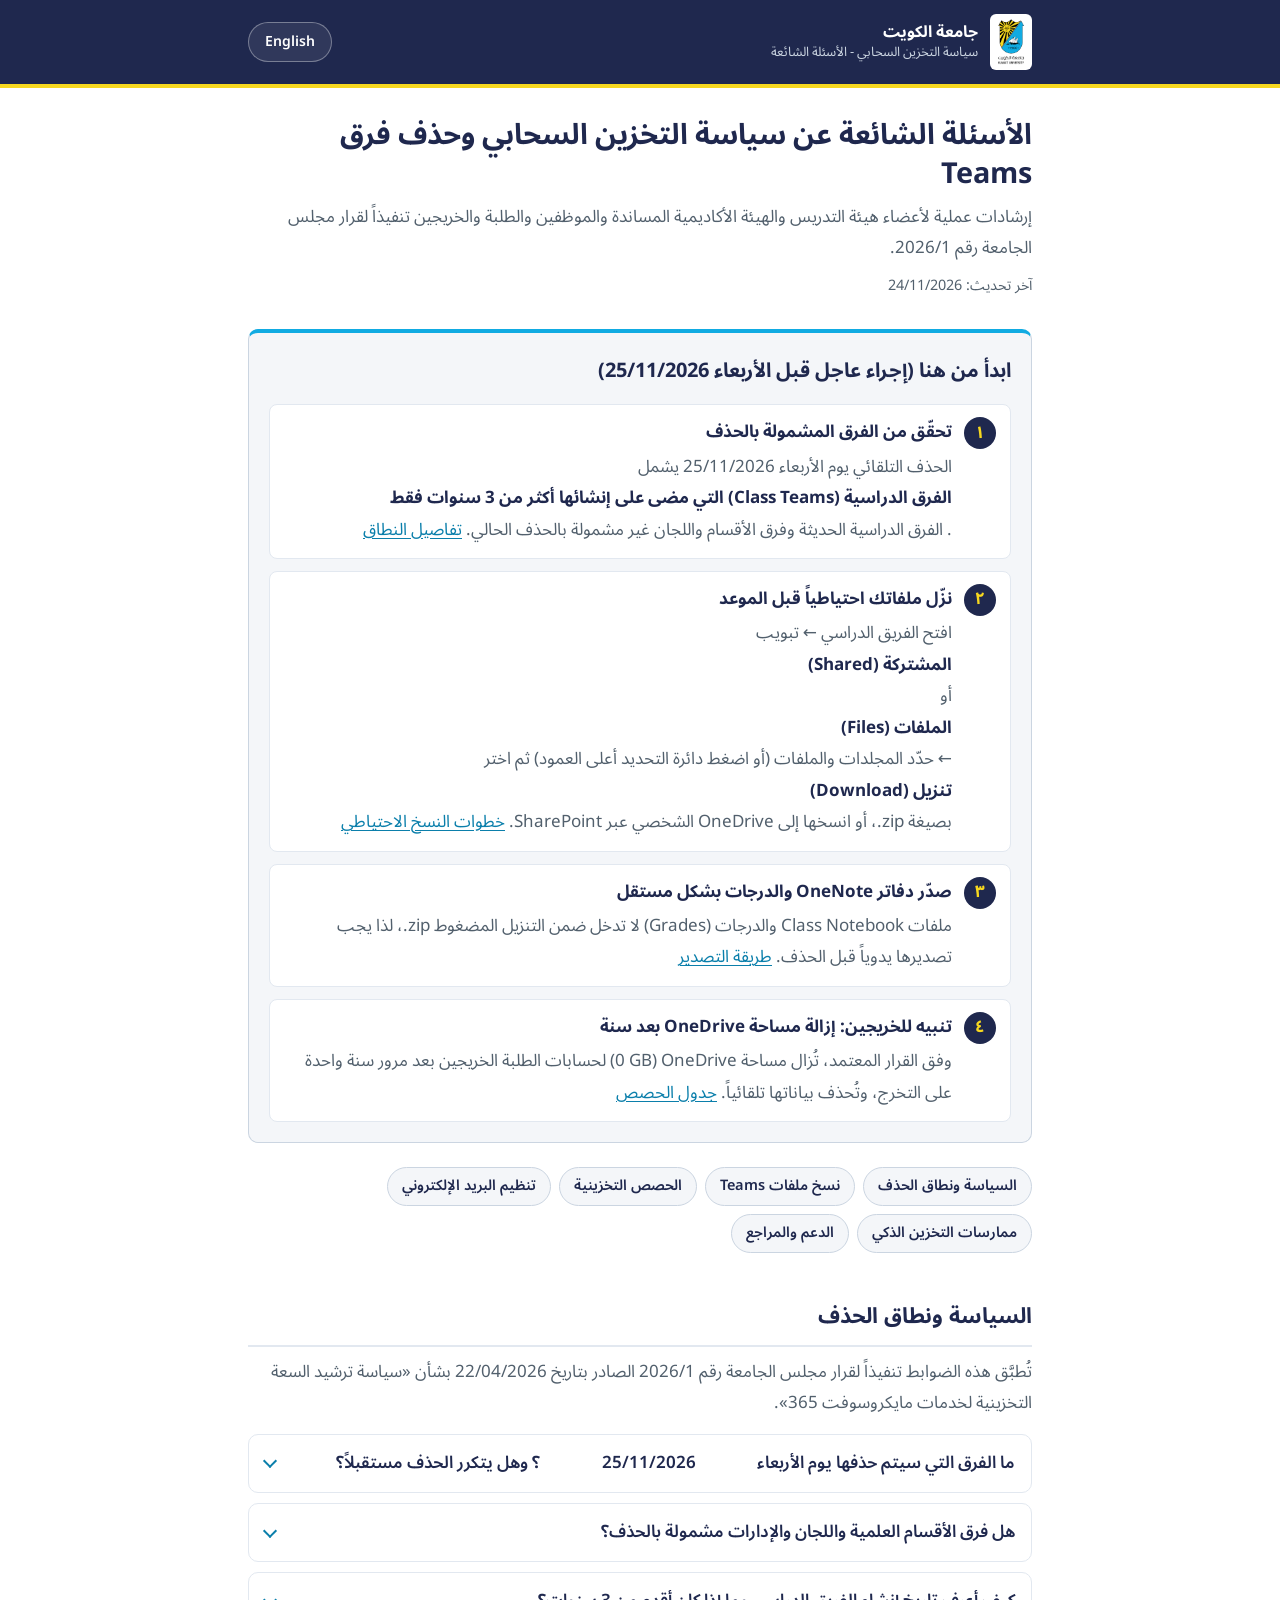
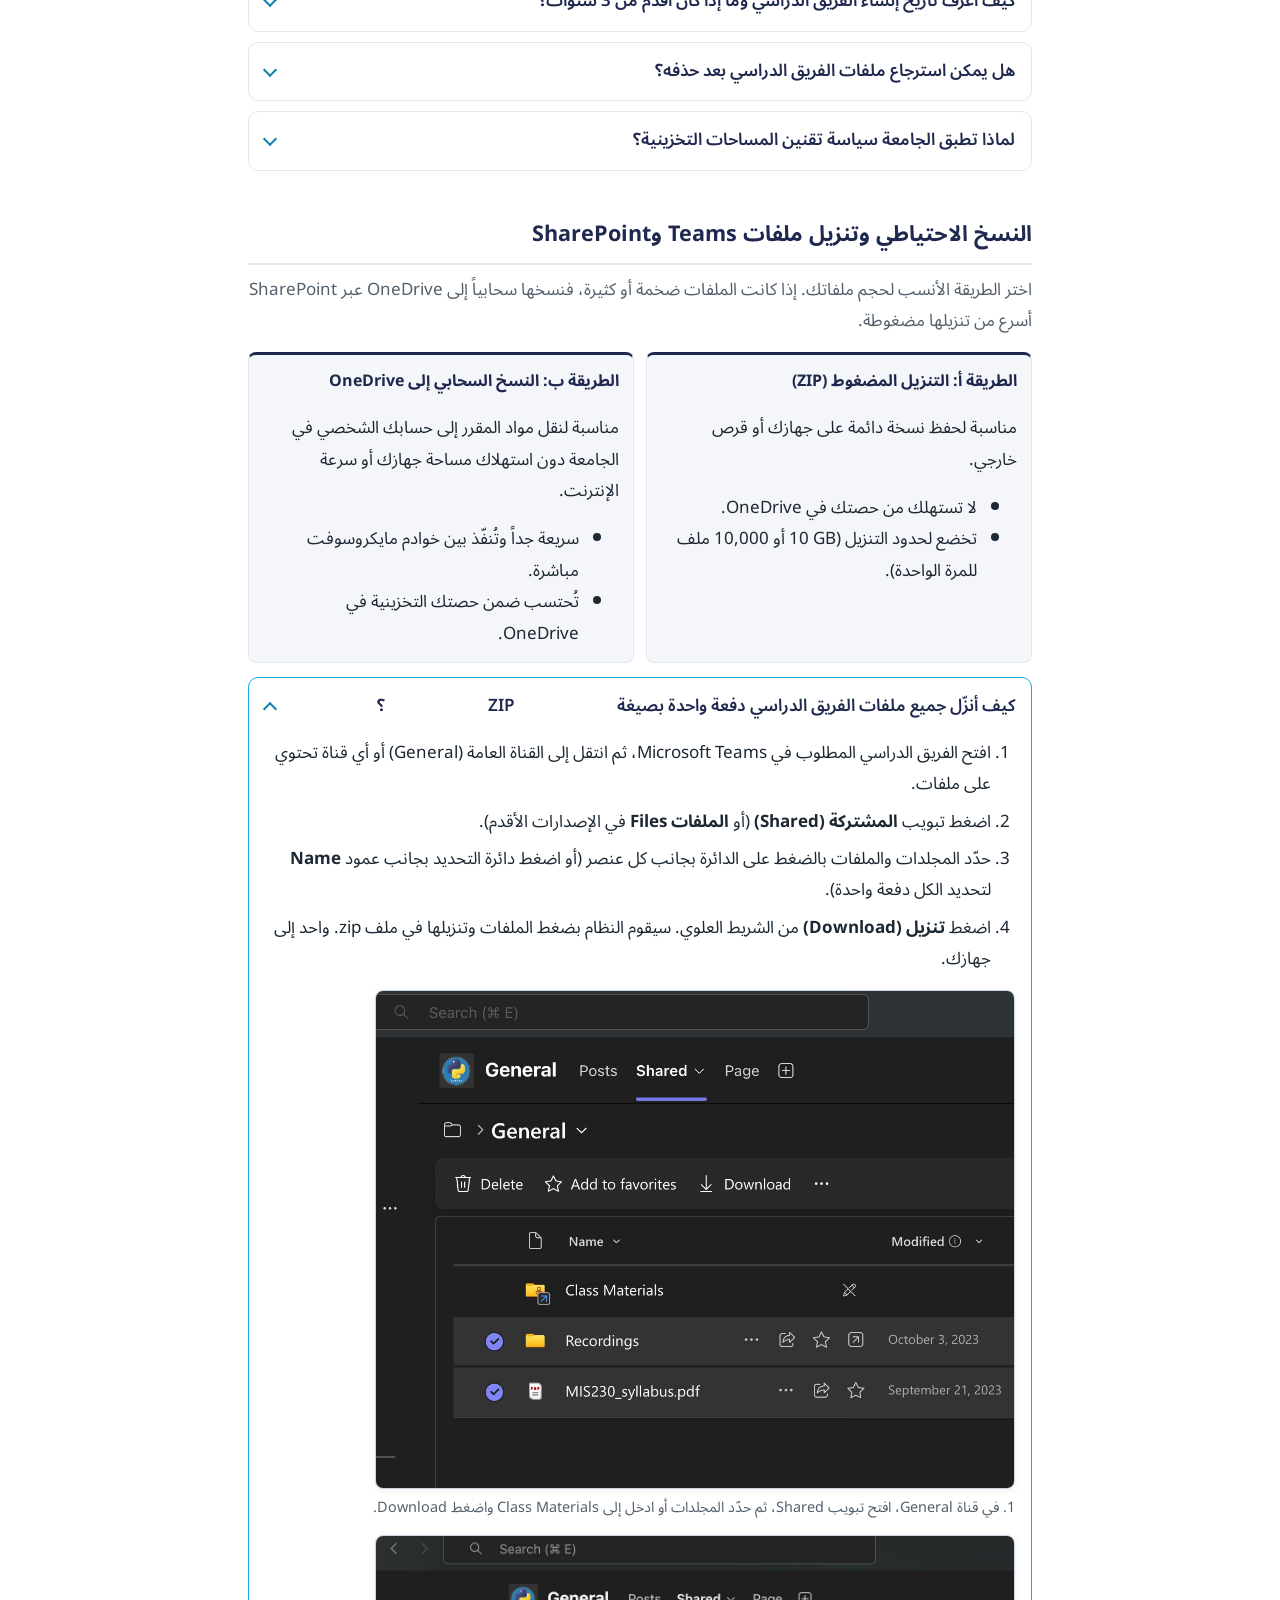
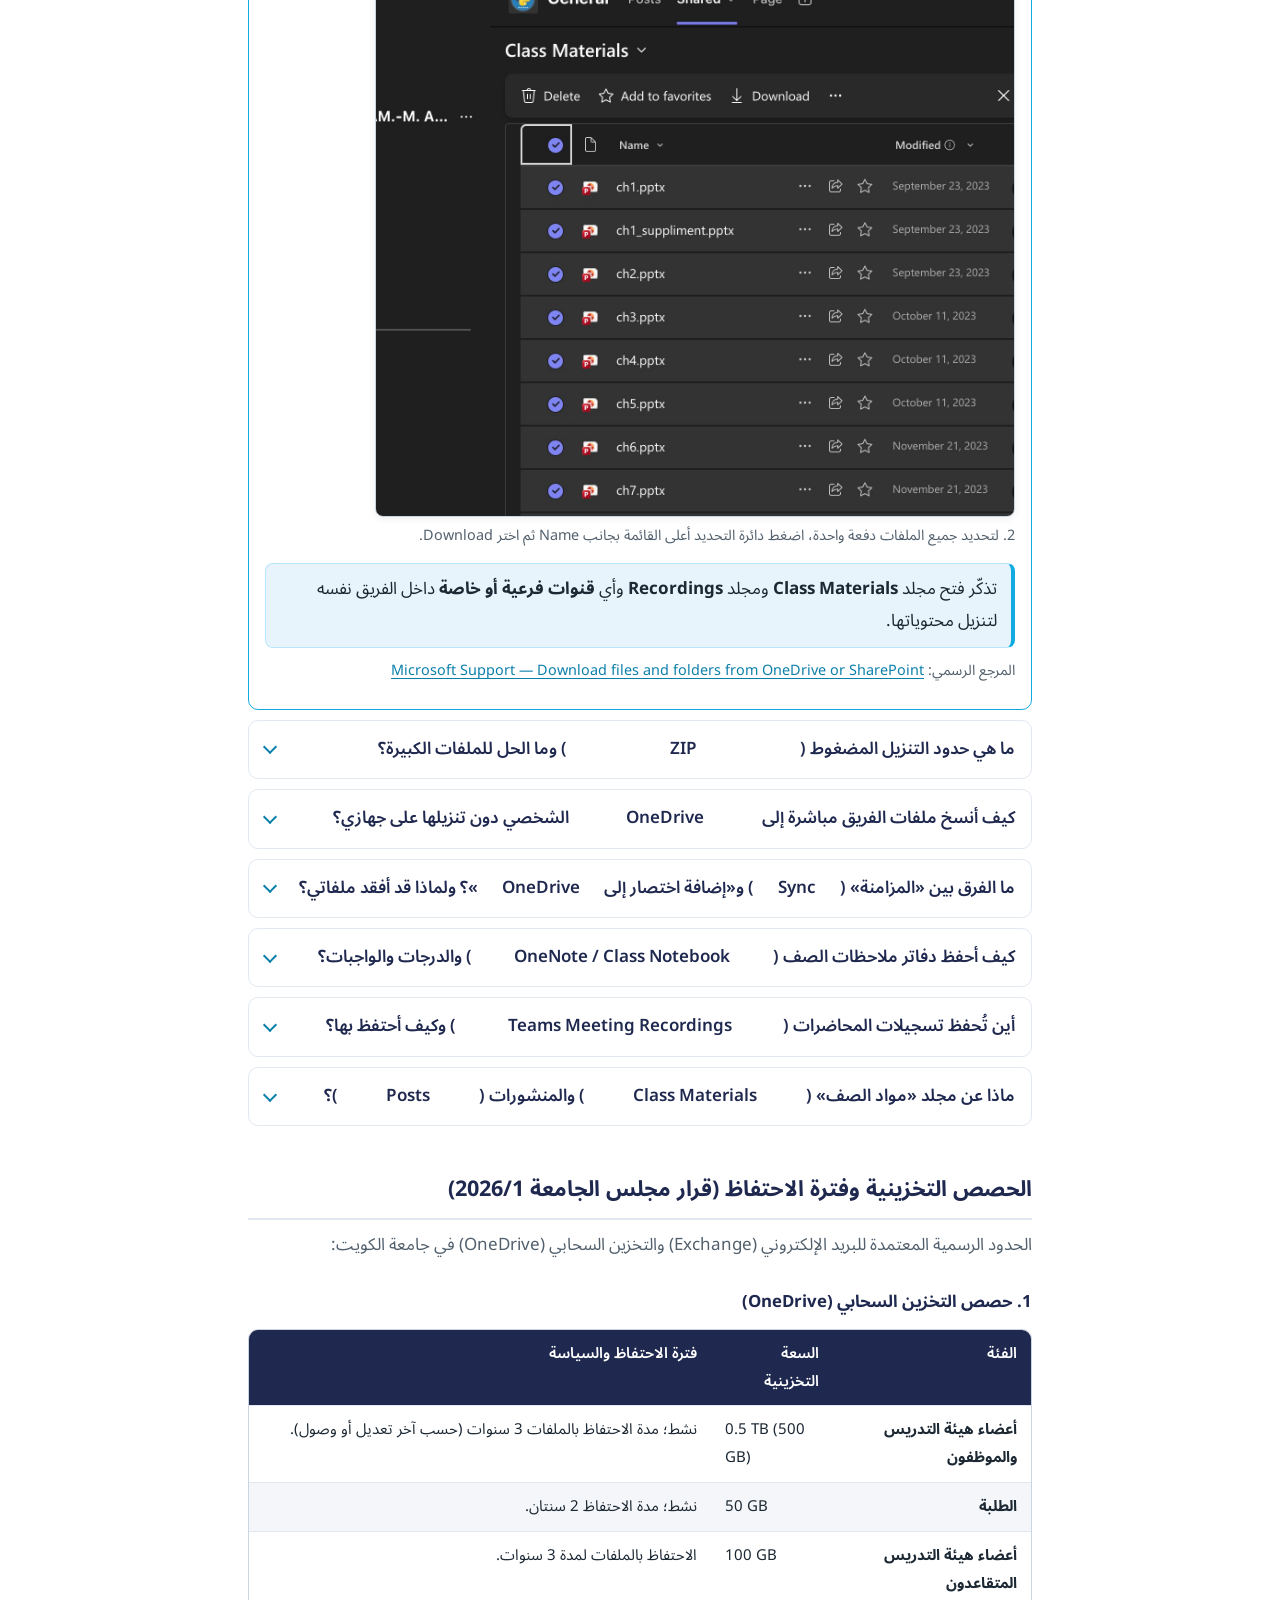
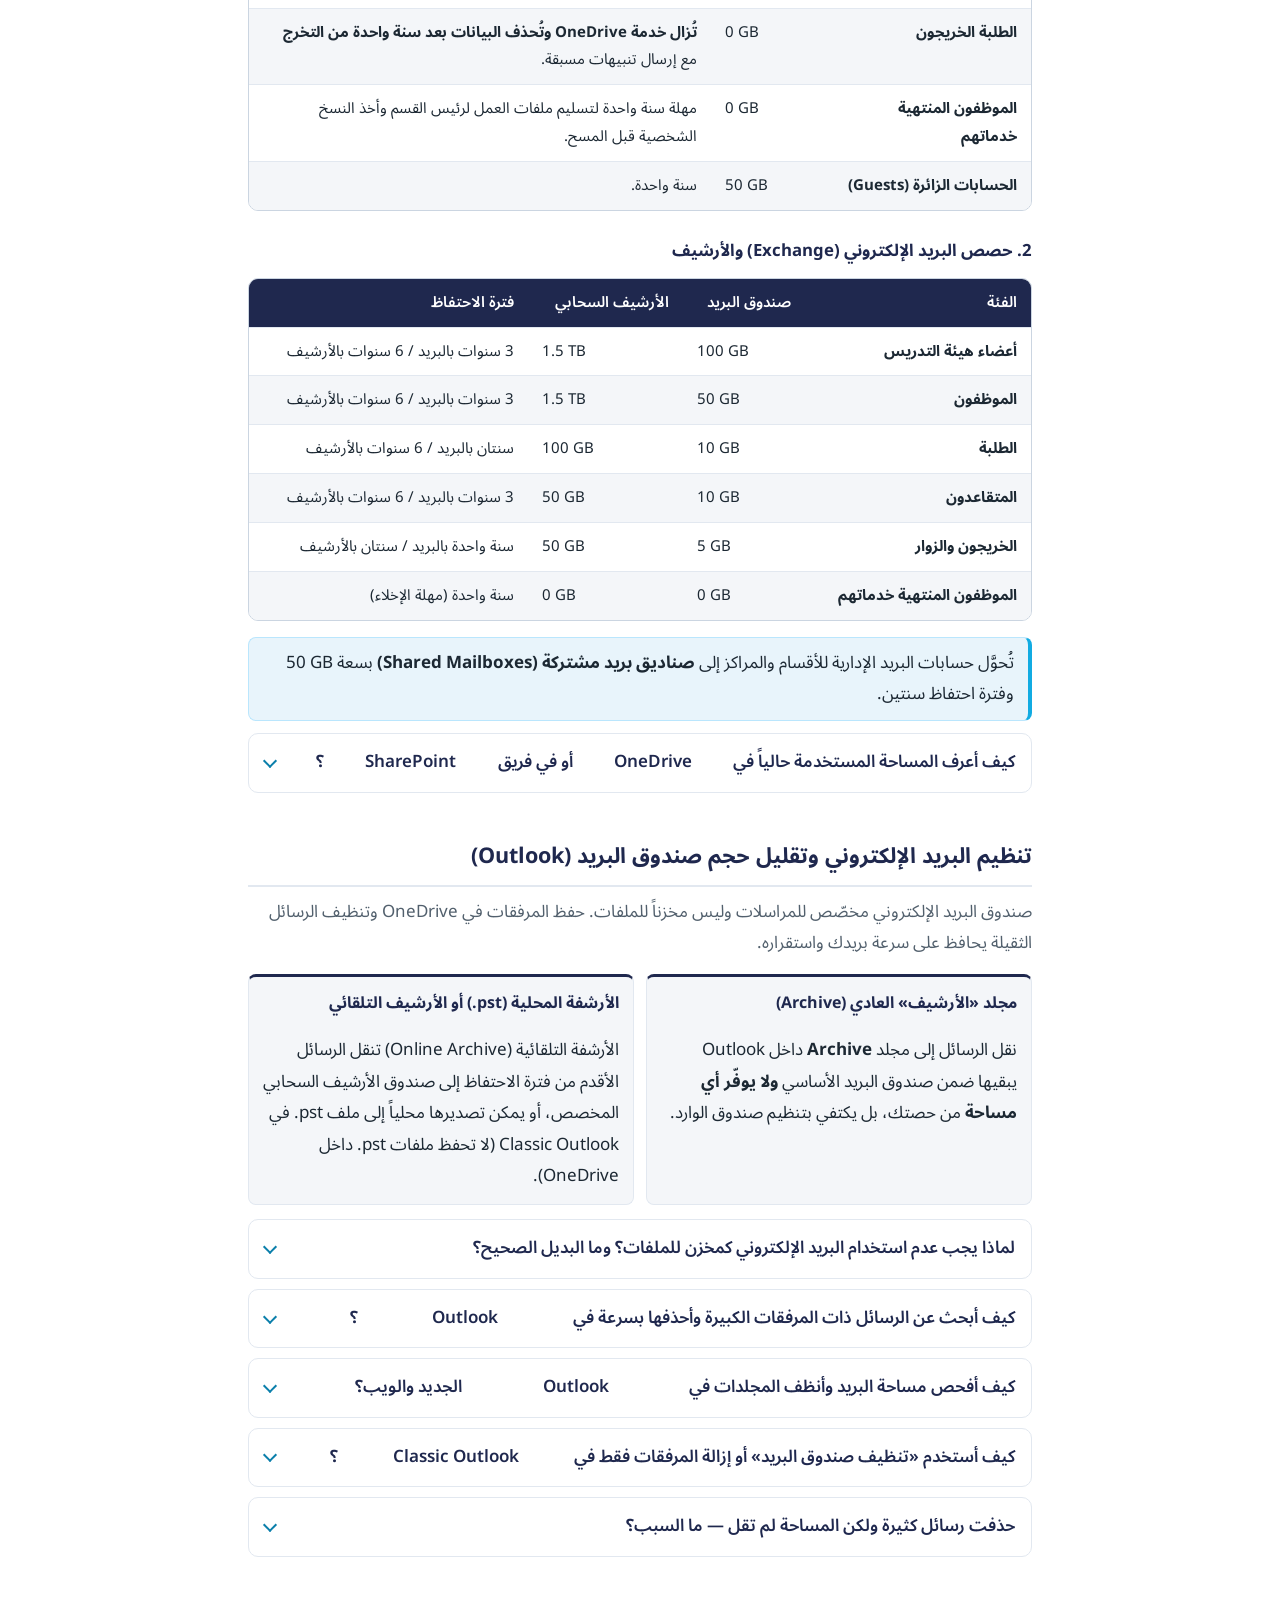
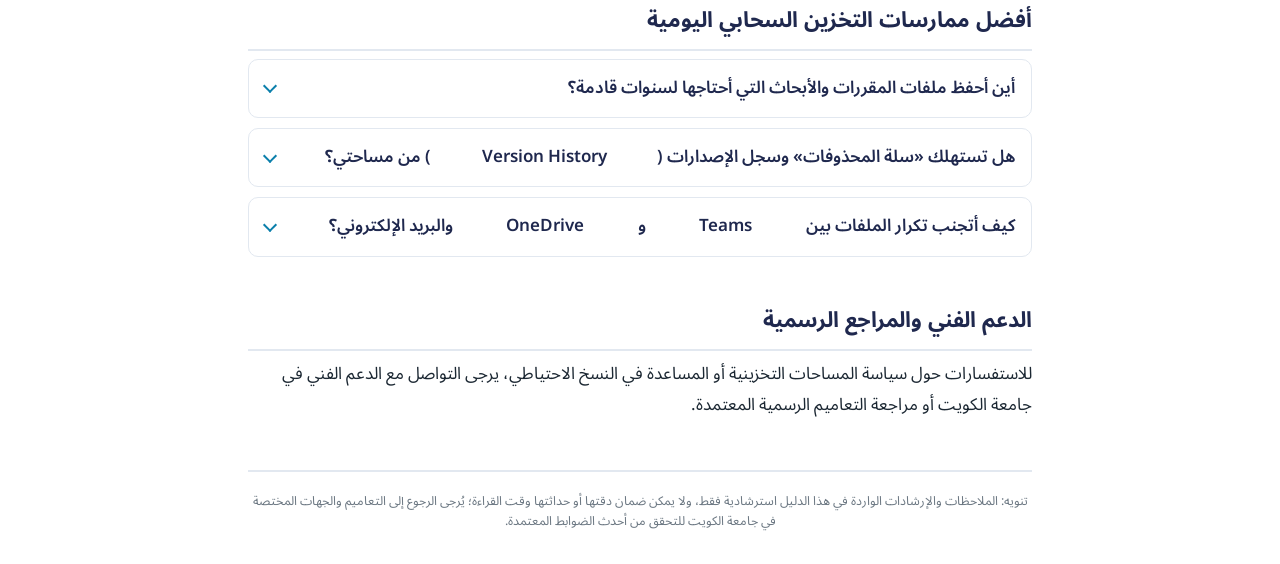
==== commit 4273d8b4: "Remove exceptions & AVPIT identifiers; add fine-print advisory disclaimer" ====
--- a/index.html
+++ b/index.html
@@ -332,19 +332,6 @@
     <p class="note">تُحوَّل حسابات البريد الإدارية للأقسام والمراكز إلى <strong>صناديق بريد مشتركة (<span dir="ltr">Shared Mailboxes</span>)</strong> بسعة <span dir="ltr">50 GB</span> وفترة احتفاظ سنتين.</p>
 
     <details>
-      <summary>هل توجد استثناءات للكليات العملية أو المشاريع البحثية؟ وكيف أطلب استثناء؟</summary>
-      <div class="answer">
-        <p><strong>نعم.</strong> تجيز السياسة منح مساحات استثنائية لكل من:</p>
-        <ul>
-          <li>الكليات ذات الطبيعة الخاصة (مثل كلية العمارة وملفات التصميم والرسومات الكبيرة).</li>
-          <li>المشاريع البحثية الأكاديمية التي تتطلب سعات تخزين استثنائية.</li>
-          <li>وحدات الأرشيف التي تتعامل مع ملفات وسائط متعددة ضخمة.</li>
-        </ul>
-        <p><strong>آلية الطلب:</strong> يُقدَّم طلب مبرر خطياً ومعتمداً من رئيس القسم أو المركز العلمي ويُرفع إلى <strong>مركز نظم المعلومات (<span dir="ltr">KUCIS</span>)</strong> للدراسة والاعتماد (أو عبر <a href="mailto:avpit@ku.edu.kw" dir="ltr">avpit@ku.edu.kw</a>).</p>
-      </div>
-    </details>
-
-    <details>
       <summary>كيف أعرف المساحة المستخدمة حالياً في <span dir="ltr">OneDrive</span> أو في فريق <span dir="ltr">SharePoint</span>؟</summary>
       <div class="answer">
         <ul>
@@ -471,14 +458,14 @@
   <section id="help">
     <h2>الدعم الفني والمراجع الرسمية</h2>
     <div class="body">
-      <p>للاستفسارات حول سياسة المساحات التخزينية أو طلبات الاستثناء أو المساعدة في النسخ الاحتياطي، يرجى التواصل مع مكتب مساعد نائب مدير الجامعة لتقنية المعلومات عبر البريد الإلكتروني: <a href="mailto:avpit@ku.edu.kw" dir="ltr">avpit@ku.edu.kw</a>.</p>
+      <p>للاستفسارات حول سياسة المساحات التخزينية أو المساعدة في النسخ الاحتياطي، يرجى التواصل مع الدعم الفني في جامعة الكويت أو مراجعة التعاميم الرسمية المعتمدة.</p>
     </div>
   </section>
 
   </main>
 
   <footer>
-    <strong>مكتب مساعد نائب مدير الجامعة لتقنية المعلومات</strong> — جامعة الكويت
+    <small style="display:block; font-size:0.78rem; line-height:1.6; opacity:0.85;">تنويه: الملاحظات والإرشادات الواردة في هذا الدليل استرشادية فقط، ولا يمكن ضمان دقتها أو حداثتها وقت القراءة؛ يُرجى الرجوع إلى التعاميم والجهات المختصة في جامعة الكويت للتحقق من أحدث الضوابط المعتمدة.</small>
   </footer>
 
 </div>
